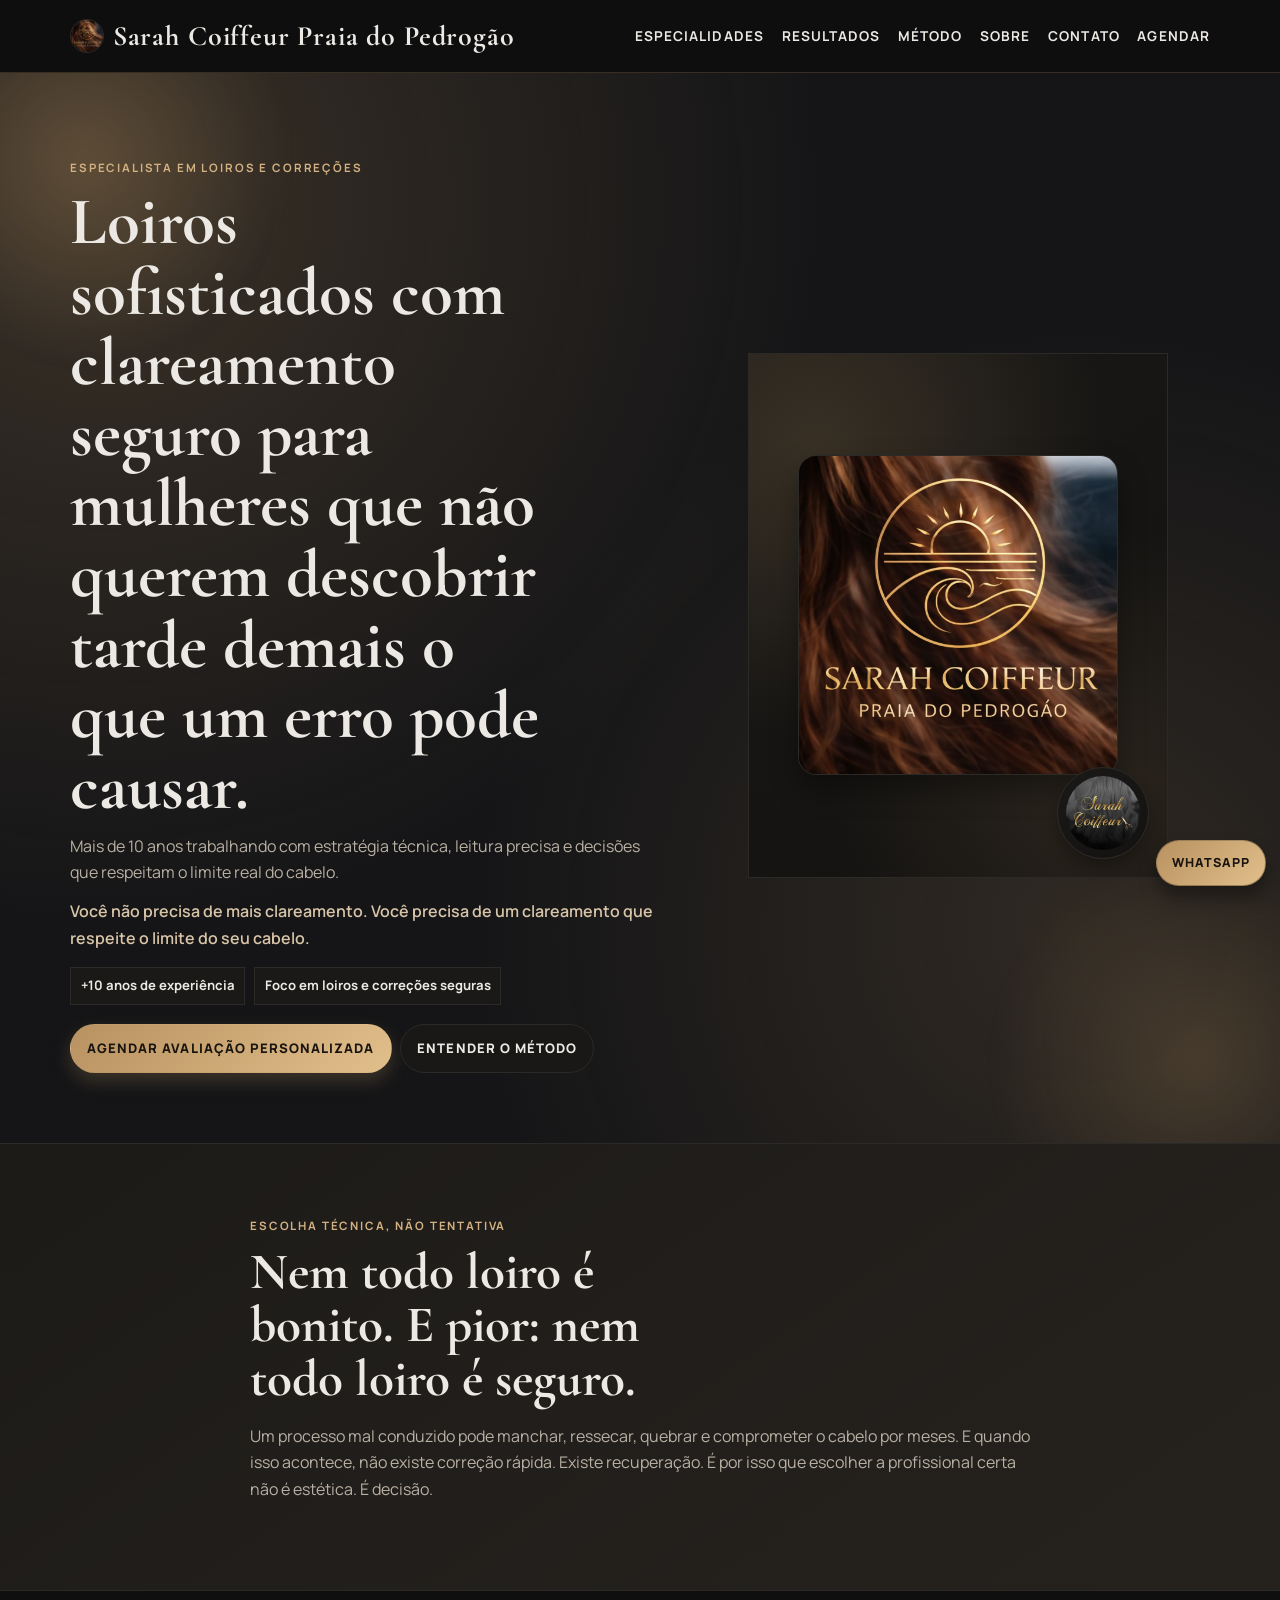
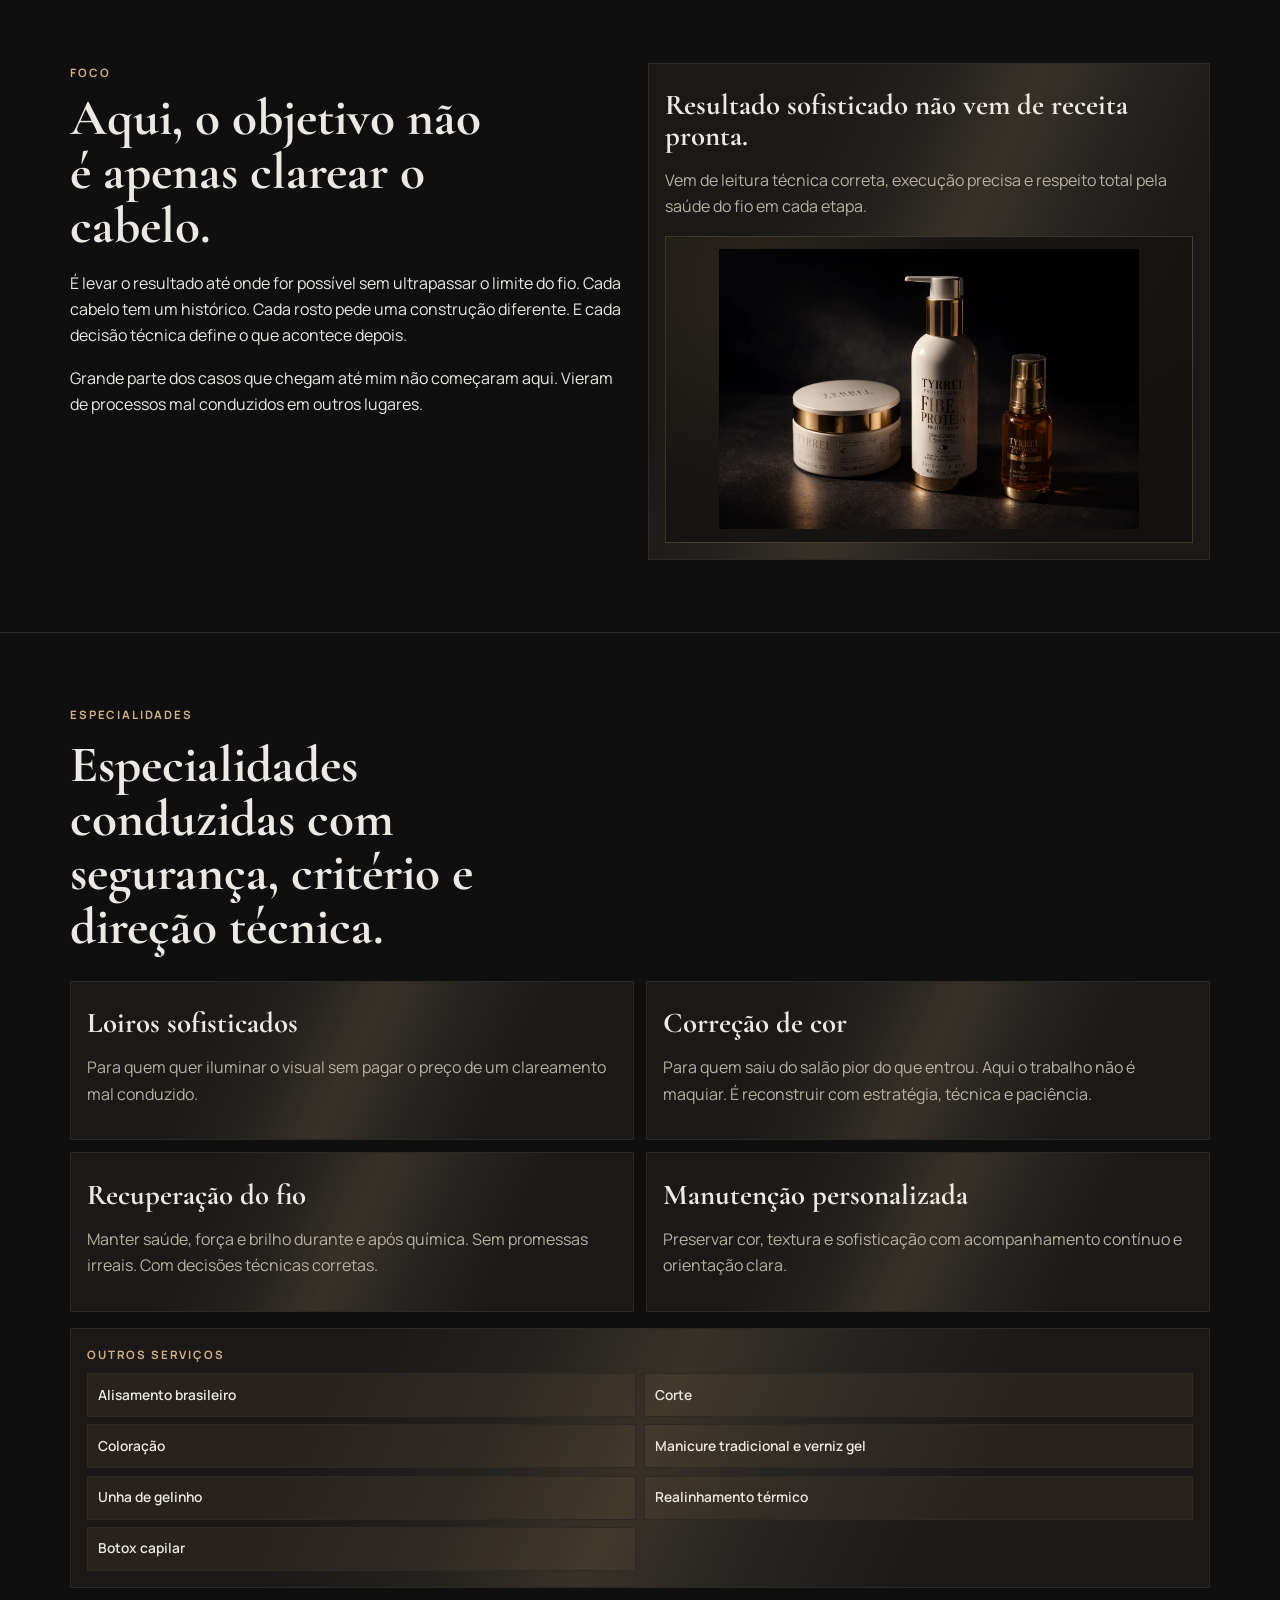
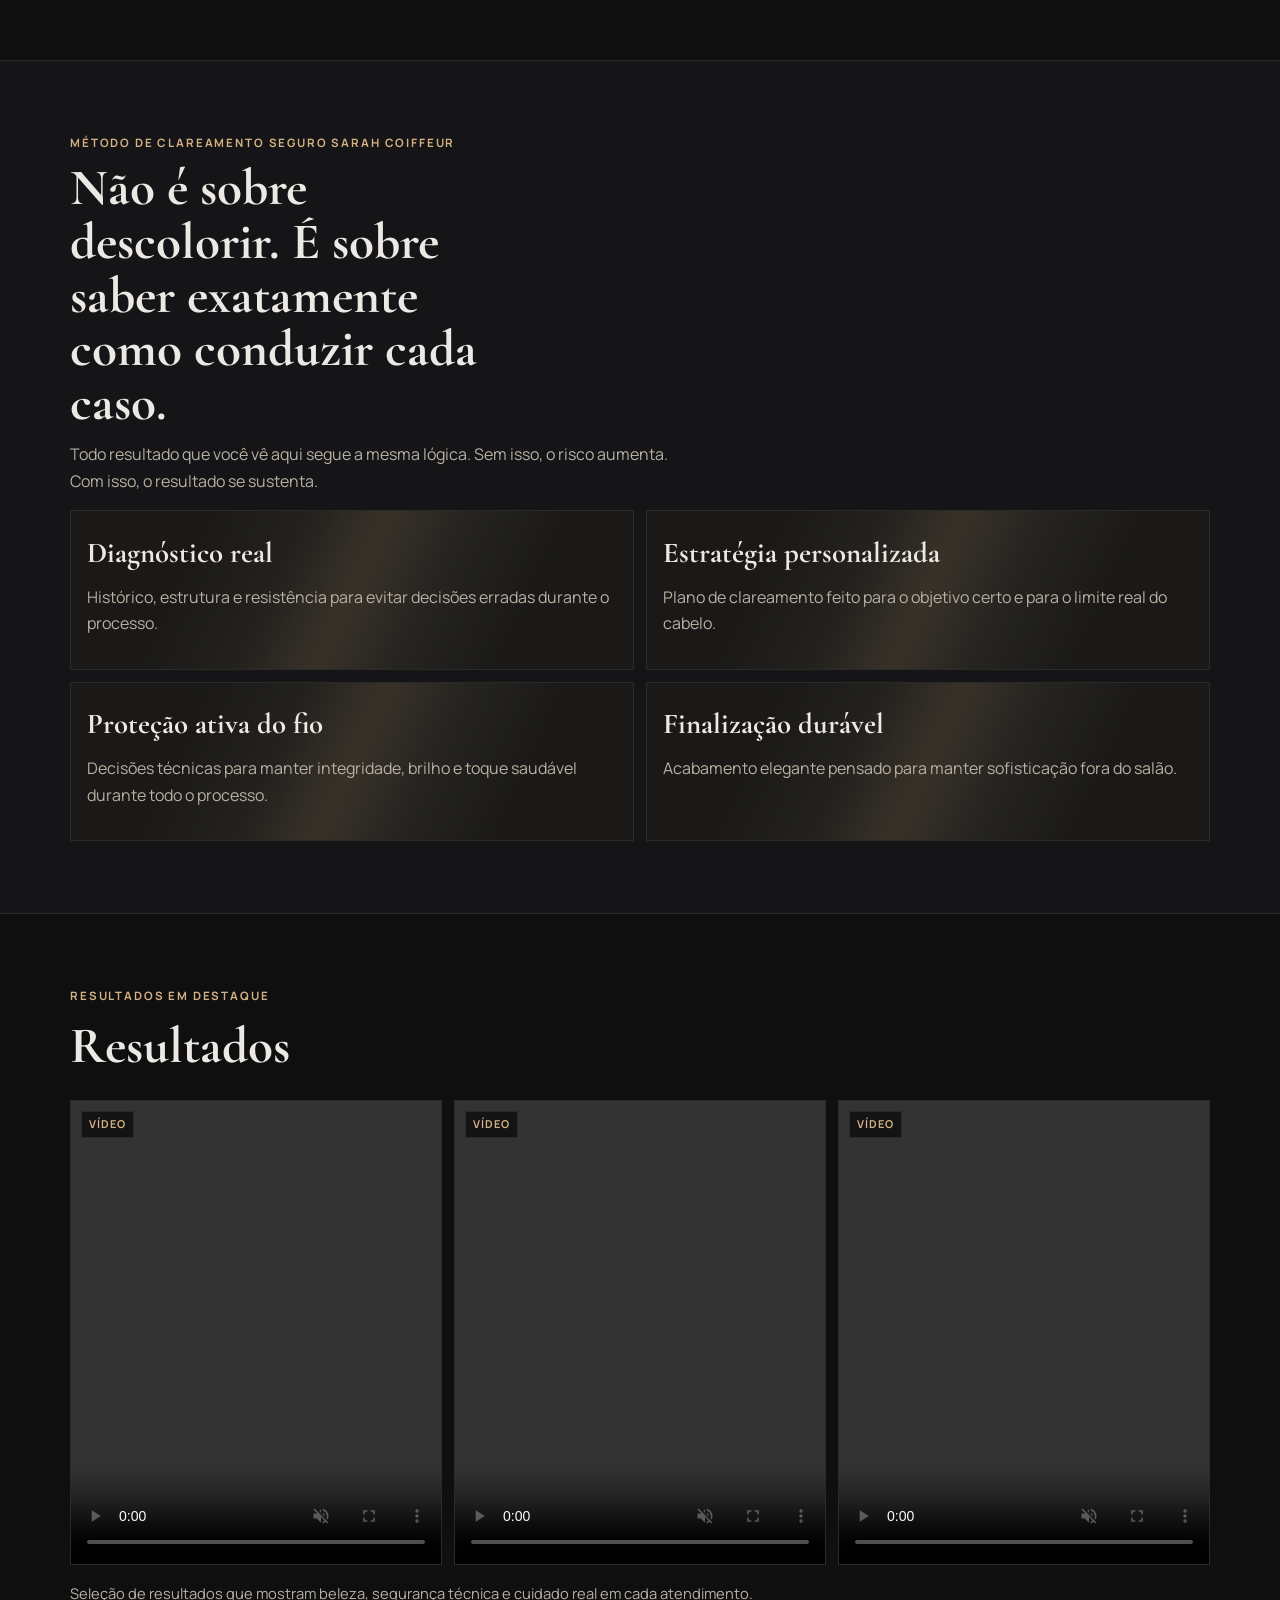
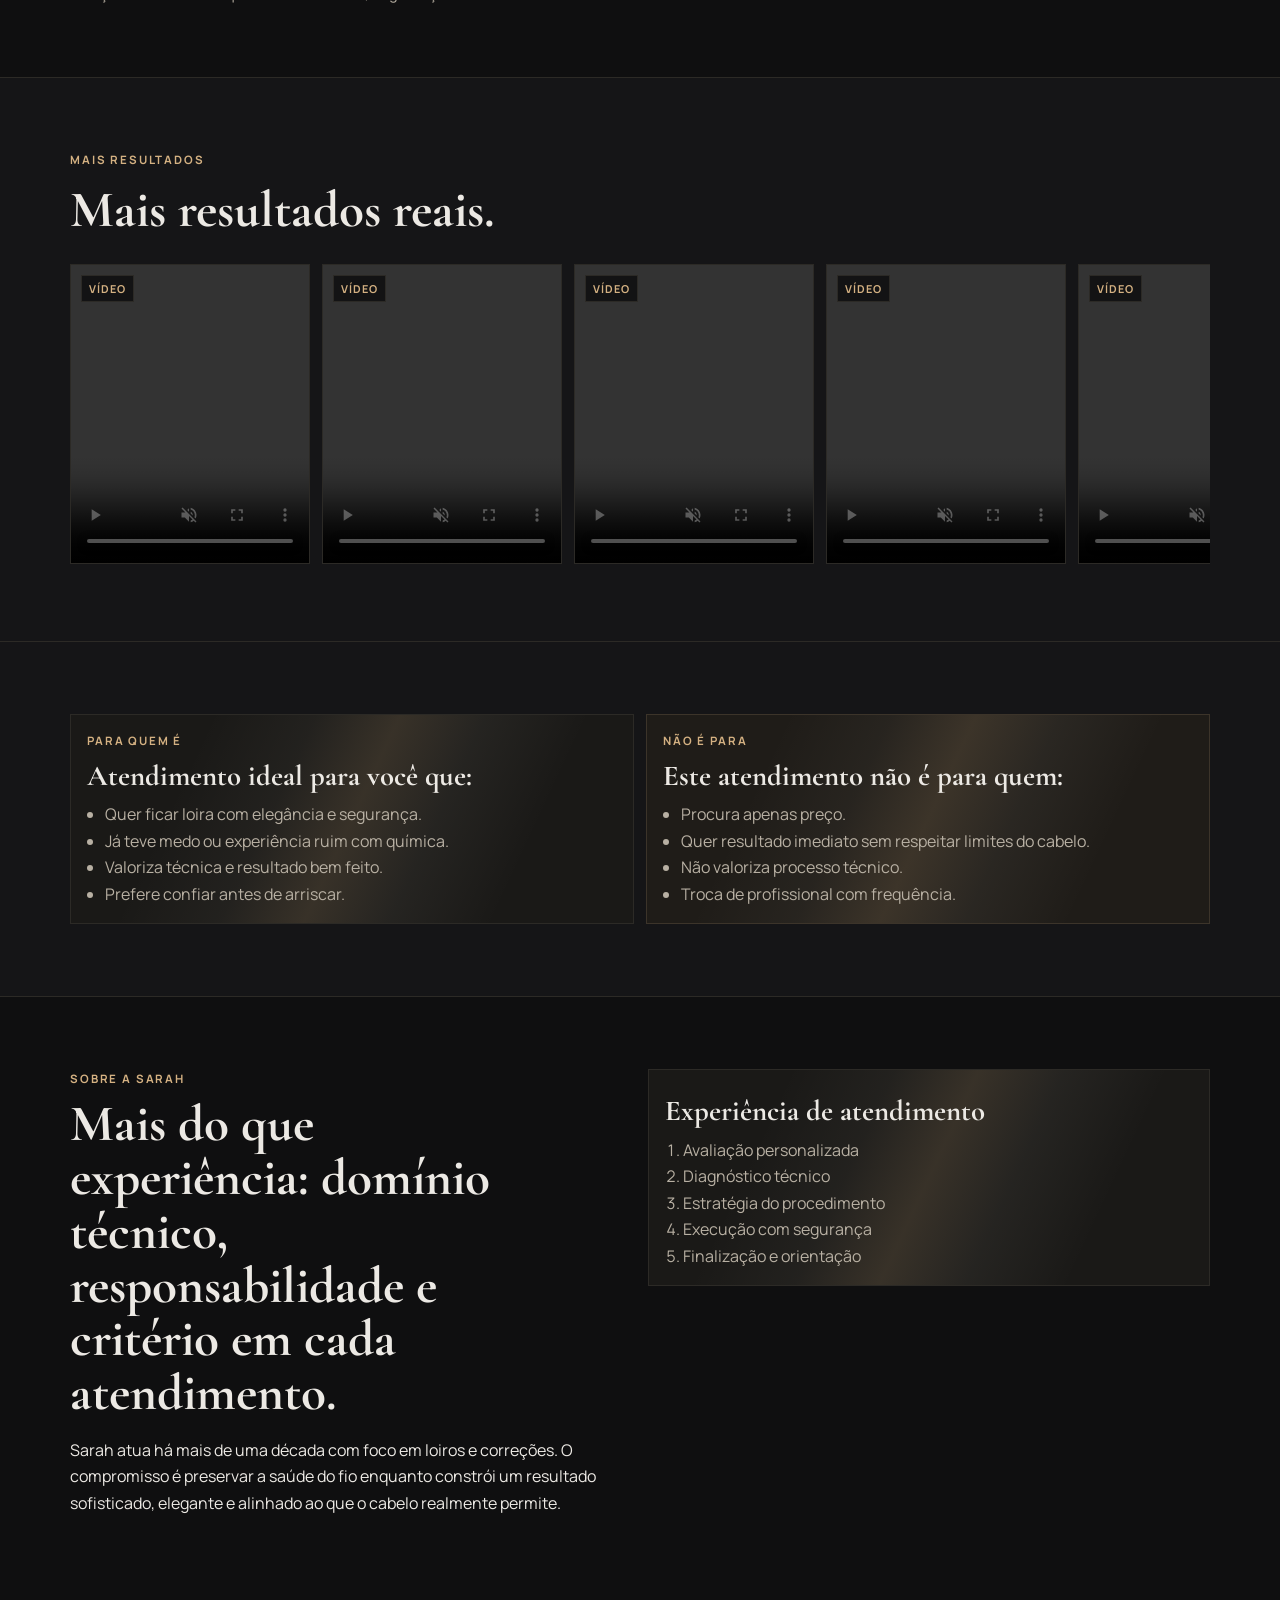
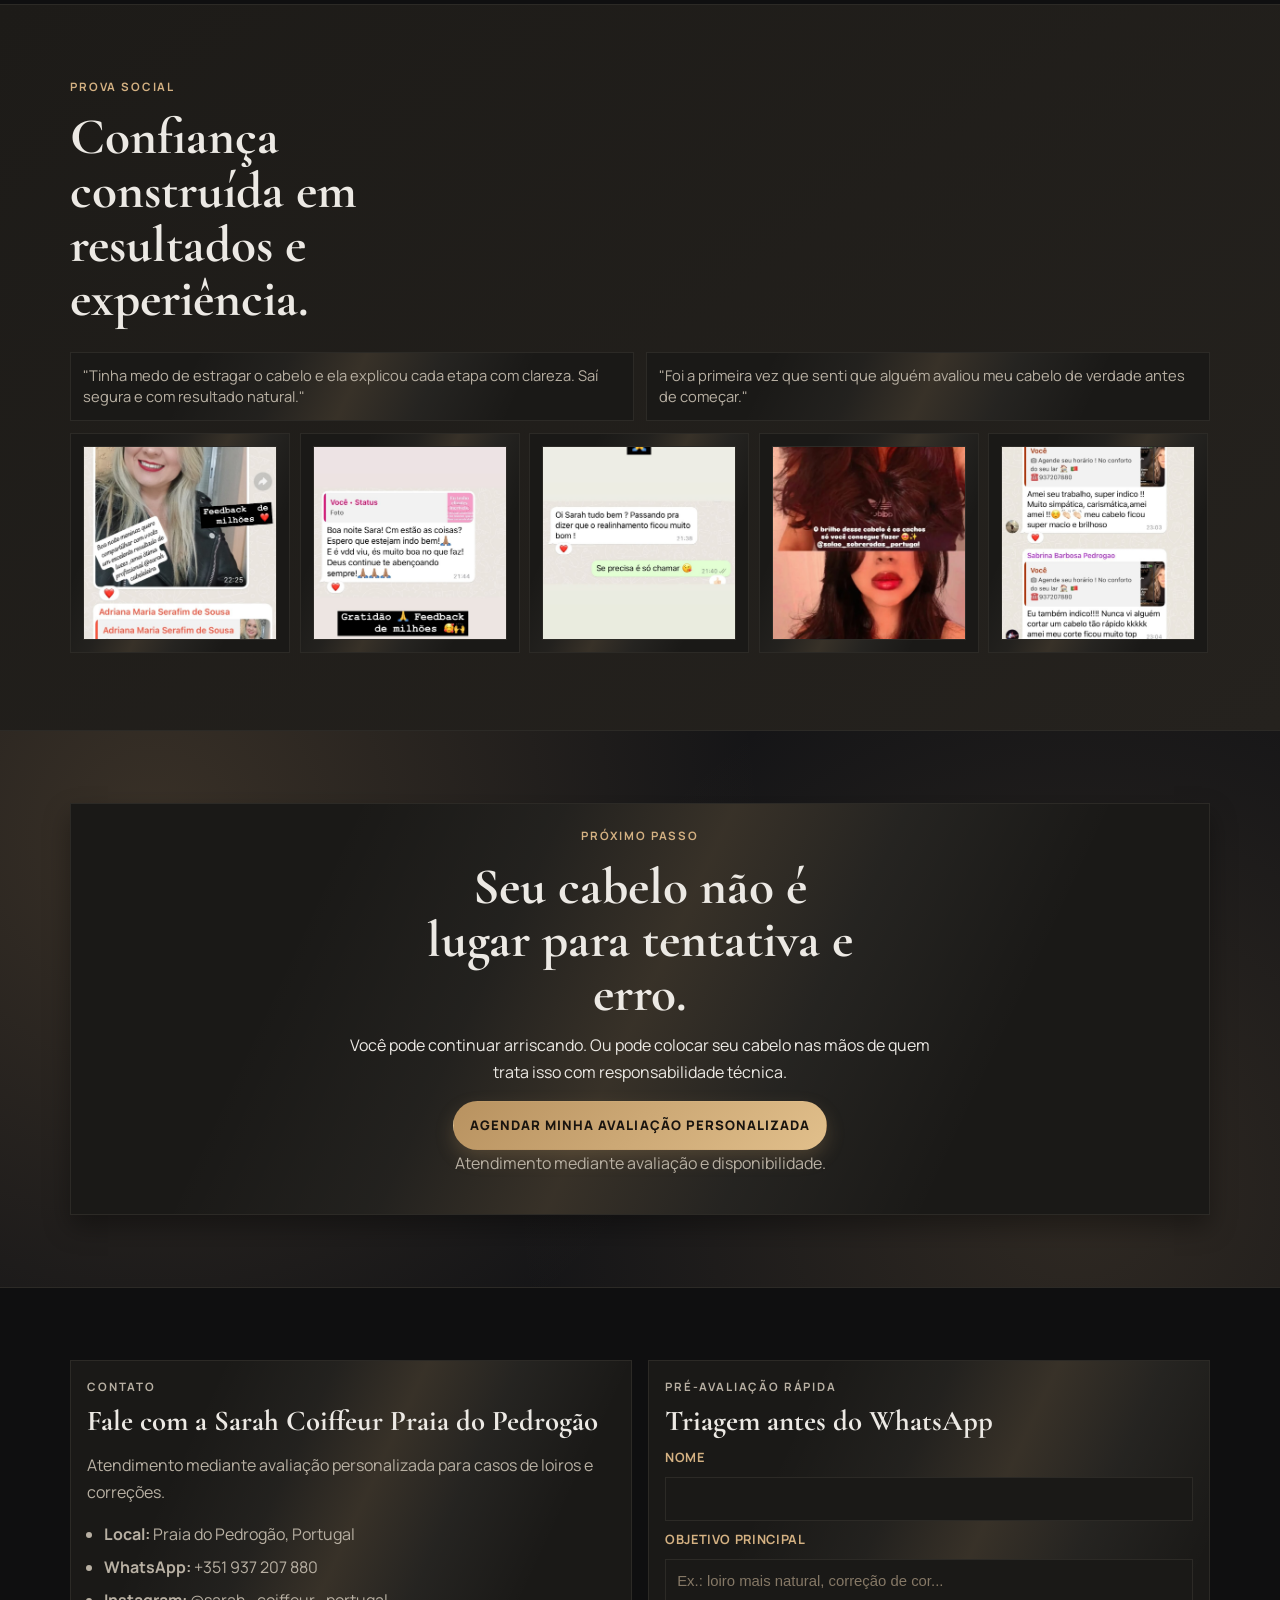
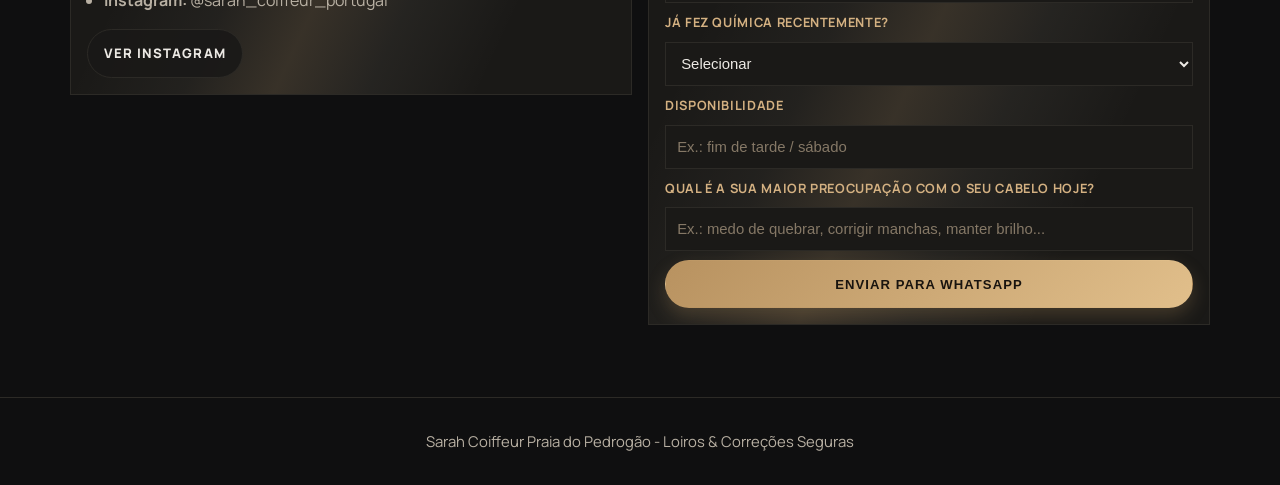
==== index.html @ 78ba6e5c "Base site structure and static assets" ====
﻿<!doctype html>
<html lang="pt-BR">
  <head>
    <meta charset="UTF-8" />
    <meta name="viewport" content="width=device-width, initial-scale=1.0" />
    <title>Sarah Coiffeur Praia do Pedrogão | Loiros Sofisticados e Correções Seguras</title>
    <meta
      name="description"
      content="Sarah Coiffeur Praia do Pedrogão: especialista em loiros sofisticados e correções seguras. Agende uma avaliação personalizada."
    />
    <meta
      name="keywords"
      content="Sarah Coiffeur Praia do Pedrogão, loiros sofisticados, correção de cor, especialista em loiros Portugal"
    />
    <meta name="theme-color" content="#0f0f10" />
    <meta name="apple-mobile-web-app-capable" content="yes" />
    <meta name="apple-mobile-web-app-status-bar-style" content="black-translucent" />
    <meta name="apple-mobile-web-app-title" content="Sarah Coiffeur" />
    <link rel="preconnect" href="https://fonts.googleapis.com" />
    <link rel="preconnect" href="https://fonts.gstatic.com" crossorigin />
    <link
      href="https://fonts.googleapis.com/css2?family=Cormorant+Garamond:wght@500;600;700&family=Manrope:wght@400;500;600;700&display=swap"
      rel="stylesheet"
    />
    <link rel="icon" type="image/png" sizes="192x192" href="assets/icon-192.png" />
    <link rel="icon" type="image/png" sizes="512x512" href="assets/icon-512.png" />
    <link rel="apple-touch-icon" sizes="180x180" href="assets/apple-touch-icon.png" />
    <link rel="manifest" href="manifest.webmanifest" />
    <link rel="stylesheet" href="styles.css?v=20260405-6" />
  </head>
  <body>
    <header class="topbar">
      <div class="container nav">
        <a href="#topo" class="brand" aria-label="Sarah Coiffeur Praia do Pedrogão">
          <img src="assets/logo-1.webp" alt="Logo Sarah Coiffeur Portugal" />
          <span>Sarah Coiffeur Praia do Pedrogão</span>
        </a>
        <nav class="menu" aria-label="Principal">
          <a href="#especialidades">Especialidades</a>
          <a href="#resultados">Resultados</a>
          <a href="#metodo">Método</a>
          <a href="#sarah">Sobre</a>
          <a href="#contato">Contato</a>
          <a href="#agendar">Agendar</a>
        </nav>
      </div>
    </header>

    <main id="topo">
      <section class="hero">
        <div class="halo halo-left"></div>
        <div class="halo halo-right"></div>
        <div class="container hero-grid">
          <article>
            <p class="kicker">Especialista em Loiros e Correções</p>
            <h1>Loiros sofisticados com clareamento seguro para mulheres que não querem descobrir tarde demais o que um erro pode causar.</h1>
            <p class="lead">
              Mais de 10 anos trabalhando com estratégia técnica, leitura precisa e decisões que respeitam o limite
              real do cabelo.
            </p>
            <p class="big-idea">
              Você não precisa de mais clareamento. Você precisa de um clareamento que respeite o limite do seu cabelo.
            </p>
            <ul class="proof-inline">
              <li>+10 anos de experiência</li>
              <li>Foco em loiros e correções seguras</li>
            </ul>
            <div class="actions">
              <a class="btn btn-primary" href="#agendar">Agendar avaliação personalizada</a>
              <a class="btn btn-ghost" href="#metodo">Entender o método</a>
            </div>
          </article>
          <aside class="hero-visual" aria-label="Autoridade profissional da especialista">
            <div class="brand-visual">
              <img src="assets/logo-1.webp" alt="Identidade visual Sarah Coiffeur Portugal" />
              <div class="brand-badge">
                <img src="assets/logo-2.webp" alt="Monograma Sarah Coiffeur" />
              </div>
            </div>
          </aside>
        </div>
      </section>

      <section id="problema" class="section section-contrast">
        <div class="container narrow">
          <p class="eyebrow">Escolha técnica, não tentativa</p>
          <h2>Nem todo loiro é bonito. E pior: nem todo loiro é seguro.</h2>
          <p>
            Um processo mal conduzido pode manchar, ressecar, quebrar e comprometer o cabelo por meses. E quando isso
            acontece, não existe correção rápida. Existe recuperação. É por isso que escolher a profissional certa não
            é estética. É decisão.
          </p>
        </div>
      </section>

      <section class="section">
        <div class="container split">
          <article>
            <p class="eyebrow">Foco</p>
            <h2>Aqui, o objetivo não é apenas clarear o cabelo.</h2>
            <p>
              É levar o resultado até onde for possível sem ultrapassar o limite do fio. Cada cabelo tem um histórico.
              Cada rosto pede uma construção diferente. E cada decisão técnica define o que acontece depois.
            </p>
            <p>
              Grande parte dos casos que chegam até mim não começaram aqui. Vieram de processos mal conduzidos em
              outros lugares.
            </p>
          </article>
          <article class="card">
            <h3>Resultado sofisticado não vem de receita pronta.</h3>
            <p>
              Vem de leitura técnica correta, execução precisa e respeito total pela saúde do fio em cada etapa.
            </p>
            <figure class="product-figure">
              <img src="assets/products/produto.webp" alt="Produto premium Sarah Coiffeur" loading="lazy" />
            </figure>
          </article>
        </div>
      </section>

      <section id="especialidades" class="section">
        <div class="container">
          <div class="section-head">
            <p class="eyebrow">Especialidades</p>
            <h2>Especialidades conduzidas com segurança, critério e direção técnica.</h2>
          </div>
          <div class="pillars">
            <article class="pillar">
              <h3>Loiros sofisticados</h3>
              <p>
                Para quem quer iluminar o visual sem pagar o preço de um clareamento mal conduzido.
              </p>
            </article>
            <article class="pillar">
              <h3>Correção de cor</h3>
              <p>
                Para quem saiu do salão pior do que entrou. Aqui o trabalho não é maquiar. É reconstruir com
                estratégia, técnica e paciência.
              </p>
            </article>
            <article class="pillar">
              <h3>Recuperação do fio</h3>
              <p>Manter saúde, força e brilho durante e após química. Sem promessas irreais. Com decisões técnicas corretas.</p>
            </article>
            <article class="pillar">
              <h3>Manutenção personalizada</h3>
              <p>Preservar cor, textura e sofisticação com acompanhamento contínuo e orientação clara.</p>
            </article>
          </div>
          <div class="extra-services">
            <p class="eyebrow">Outros serviços</p>
            <ul class="service-list">
              <li><a class="service-btn" href="servicos/alisamento-brasileiro.html">Alisamento brasileiro</a></li>
              <li><a class="service-btn" href="servicos/corte.html">Corte</a></li>
              <li><a class="service-btn" href="servicos/coloracao.html">Coloração</a></li>
              <li><a class="service-btn" href="servicos/manicure-verniz-gel.html">Manicure tradicional e verniz gel</a></li>
              <li><a class="service-btn" href="servicos/unha-de-gelinho.html">Unha de gelinho</a></li>
              <li><a class="service-btn" href="servicos/realinhamento-termico.html">Realinhamento térmico</a></li>
              <li><a class="service-btn" href="servicos/botox-capilar.html">Botox capilar</a></li>
            </ul>
          </div>
        </div>
      </section>

      <section id="metodo" class="section section-soft">
        <div class="container">
          <p class="eyebrow">Método de Clareamento Seguro Sarah Coiffeur</p>
          <h2>Não é sobre descolorir. É sobre saber exatamente como conduzir cada caso.</h2>
          <p class="lead method-lead">
            Todo resultado que você vê aqui segue a mesma lógica. Sem isso, o risco aumenta. Com isso, o resultado se
            sustenta.
          </p>
          <div class="pillars">
            <article class="pillar">
              <h3>Diagnóstico real</h3>
              <p>Histórico, estrutura e resistência para evitar decisões erradas durante o processo.</p>
            </article>
            <article class="pillar">
              <h3>Estratégia personalizada</h3>
              <p>Plano de clareamento feito para o objetivo certo e para o limite real do cabelo.</p>
            </article>
            <article class="pillar">
              <h3>Proteção ativa do fio</h3>
              <p>Decisões técnicas para manter integridade, brilho e toque saudável durante todo o processo.</p>
            </article>
            <article class="pillar">
              <h3>Finalização durável</h3>
              <p>Acabamento elegante pensado para manter sofisticação fora do salão.</p>
            </article>
          </div>
        </div>
      </section>

      <section id="resultados" class="section">
        <div class="container">
          <div class="section-head">
            <p class="eyebrow">Resultados em destaque</p>
            <h2>Resultados</h2>
          </div>
          <div id="proof-quick" class="media-grid media-grid-quick"></div>
          <p class="caption">Seleção de resultados que mostram beleza, segurança técnica e cuidado real em cada atendimento.</p>
        </div>
      </section>

      <section class="section section-soft">
        <div class="container">
          <div class="section-head">
            <p class="eyebrow">Mais resultados</p>
            <h2>Mais resultados reais.</h2>
          </div>
          <div id="results-archive" class="media-grid media-grid-archive"></div>
        </div>
      </section>

      <section class="section section-soft">
        <div class="container audience-grid">
          <article class="audience-box">
            <p class="eyebrow">Para quem é</p>
            <h3>Atendimento ideal para você que:</h3>
            <ul>
              <li>Quer ficar loira com elegância e segurança.</li>
              <li>Já teve medo ou experiência ruim com química.</li>
              <li>Valoriza técnica e resultado bem feito.</li>
              <li>Prefere confiar antes de arriscar.</li>
            </ul>
          </article>
          <article class="audience-box audience-box-off">
            <p class="eyebrow">Não é para</p>
            <h3>Este atendimento não é para quem:</h3>
            <ul>
              <li>Procura apenas preço.</li>
              <li>Quer resultado imediato sem respeitar limites do cabelo.</li>
              <li>Não valoriza processo técnico.</li>
              <li>Troca de profissional com frequência.</li>
            </ul>
          </article>
        </div>
      </section>

      <section id="sarah" class="section">
        <div class="container split">
          <article>
            <p class="eyebrow">Sobre a Sarah</p>
            <h2>Mais do que experiência: domínio técnico, responsabilidade e critério em cada atendimento.</h2>
            <p>
              Sarah atua há mais de uma década com foco em loiros e correções. O compromisso é preservar a saúde do
              fio enquanto constrói um resultado sofisticado, elegante e alinhado ao que o cabelo realmente permite.
            </p>
          </article>
          <article class="timeline">
            <h3>Experiência de atendimento</h3>
            <ol>
              <li>Avaliação personalizada</li>
              <li>Diagnóstico técnico</li>
              <li>Estratégia do procedimento</li>
              <li>Execução com segurança</li>
              <li>Finalização e orientação</li>
            </ol>
          </article>
        </div>
      </section>

      <section class="section section-contrast">
        <div class="container">
          <div class="section-head">
            <p class="eyebrow">Prova social</p>
            <h2>Confiança construída em resultados e experiência.</h2>
          </div>
          <div class="testimonials">
            <blockquote>
              <p>"Tinha medo de estragar o cabelo e ela explicou cada etapa com clareza. Saí segura e com resultado natural."</p>
            </blockquote>
            <blockquote>
              <p>"Foi a primeira vez que senti que alguém avaliou meu cabelo de verdade antes de começar."</p>
            </blockquote>
          </div>
          <div class="testimonial-gallery">
            <figure class="testimonial-proof" data-testimonial-image="assets/media/images/feedback-cliente-01.jpg" data-testimonial-alt="Depoimento" tabindex="0" role="button" aria-label="Abrir depoimento">
              <img src="assets/media/images/feedback-cliente-01.jpg" alt="Depoimento" loading="lazy" />
            </figure>
            <figure class="testimonial-proof" data-testimonial-image="assets/media/images/feedback-cliente-02.jpg" data-testimonial-alt="Depoimento" tabindex="0" role="button" aria-label="Abrir depoimento">
              <img src="assets/media/images/feedback-cliente-02.jpg" alt="Depoimento" loading="lazy" />
            </figure>
            <figure class="testimonial-proof" data-testimonial-image="assets/media/images/feedback-cliente-03.jpg" data-testimonial-alt="Depoimento" tabindex="0" role="button" aria-label="Abrir depoimento">
              <img src="assets/media/images/feedback-cliente-03.jpg" alt="Depoimento" loading="lazy" />
            </figure>
            <figure class="testimonial-proof" data-testimonial-image="assets/media/images/feedback-cliente-04.jpg" data-testimonial-alt="Depoimento" tabindex="0" role="button" aria-label="Abrir depoimento">
              <img src="assets/media/images/feedback-cliente-04.jpg" alt="Depoimento" loading="lazy" />
            </figure>
            <figure class="testimonial-proof" data-testimonial-image="assets/media/images/feedback-cliente-05.jpg" data-testimonial-alt="Depoimento" tabindex="0" role="button" aria-label="Abrir depoimento">
              <img src="assets/media/images/feedback-cliente-05.jpg" alt="Depoimento" loading="lazy" />
            </figure>
            <figure class="testimonial-proof" data-testimonial-video="assets/media/videos/loiro-p-rola-06.mp4" data-testimonial-alt="Depoimento" tabindex="0" role="button" aria-label="Abrir depoimento em video">
              <video src="assets/media/videos/loiro-p-rola-06.mp4" muted playsinline preload="metadata"></video>
            </figure>
          </div>
        </div>
      </section>

      <section id="agendar" class="section cta-section">
        <div class="container cta-box">
          <p class="eyebrow">Próximo passo</p>
          <h2>Seu cabelo não é lugar para tentativa e erro.</h2>
          <p>
            Você pode continuar arriscando. Ou pode colocar seu cabelo nas mãos de quem trata isso com responsabilidade
            técnica.
          </p>
          <a class="btn btn-primary" href="https://wa.me/351937207880?text=Ol%C3%A1%2C+quero+agendar+minha+avalia%C3%A7%C3%A3o+personalizada+com+a+Sarah+Coiffeur." target="_blank" rel="noopener">
            Agendar minha avaliação personalizada
          </a>
          <p class="cta-note">Atendimento mediante avaliação e disponibilidade.</p>
        </div>
      </section>

      <section id="contato" class="section">
        <div class="container split">
          <article class="card">
            <p class="eyebrow">Contato</p>
            <h3>Fale com a Sarah Coiffeur Praia do Pedrogão</h3>
            <p>Atendimento mediante avaliação personalizada para casos de loiros e correções.</p>
            <ul class="contact-list">
              <li><strong>Local:</strong> Praia do Pedrogão, Portugal</li>
              <li><strong>WhatsApp:</strong> +351 937 207 880</li>
              <li><strong>Instagram:</strong> @sarah_coiffeur_portugal</li>
            </ul>
            <a class="btn btn-ghost" href="https://www.instagram.com/sarah_coiffeur_portugal/" target="_blank" rel="noopener">Ver Instagram</a>
          </article>
          <article class="card">
            <p class="eyebrow">Pré-avaliação rápida</p>
            <h3>Triagem antes do WhatsApp</h3>
            <form id="triage-form" class="triage-form">
              <label for="nome">Nome</label>
              <input id="nome" name="nome" type="text" required />

              <label for="objetivo">Objetivo principal</label>
              <input id="objetivo" name="objetivo" type="text" placeholder="Ex.: loiro mais natural, correção de cor..." required />

              <label for="historico">Já fez química recentemente?</label>
              <select id="historico" name="historico" required>
                <option value="">Selecionar</option>
                <option value="Sim">Sim</option>
                <option value="Não">Não</option>
                <option value="Não sei informar">Não sei informar</option>
              </select>

              <label for="disponibilidade">Disponibilidade</label>
              <input id="disponibilidade" name="disponibilidade" type="text" placeholder="Ex.: fim de tarde / sábado" required />

              <label for="preocupacao">Qual é a sua maior preocupação com o seu cabelo hoje?</label>
              <input id="preocupacao" name="preocupacao" type="text" placeholder="Ex.: medo de quebrar, corrigir manchas, manter brilho..." required />

              <button type="submit" class="btn btn-primary">Enviar para WhatsApp</button>
            </form>
          </article>
        </div>
      </section>

    </main>

    <footer class="footer">
      <div class="container">
        <p>Sarah Coiffeur Praia do Pedrogão - Loiros & Correções Seguras</p>
      </div>
    </footer>
    <div id="media-modal" class="media-modal" aria-hidden="true">
      <div class="media-modal-box">
        <button id="close-media-modal" class="media-modal-close" type="button" aria-label="Fechar">x</button>
        <div class="media-modal-content">
          <div id="media-modal-viewer" class="media-modal-viewer"></div>
          <div class="media-modal-details">
            <p id="media-modal-tag" class="media-modal-tag"></p>
            <p id="media-modal-caption" class="media-modal-caption"></p>
          </div>
        </div>
      </div>
    </div>
    <a class="floating-cta" href="https://wa.me/351937207880?text=Ol%C3%A1%2C+vim+pelo+site+e+quero+agendar+uma+avalia%C3%A7%C3%A3o+personalizada." target="_blank" rel="noopener">WhatsApp</a>
    <script src="scripts.js?v=20260405-7"></script>
  </body>
</html>
---- styles.css ----
﻿:root {
  --bg: #0f0f10;
  --bg-soft: #151517;
  --ink: #ece9e4;
  --muted: #b8b0a3;
  --line: #2c2a26;
  --gold: #b89260;
  --gold-strong: #d4b182;
  --white: #1a1917;
}

* {
  box-sizing: border-box;
}

html,
body {
  margin: 0;
  padding: 0;
  background: var(--bg);
  color: var(--ink);
  font-family: Manrope, Arial, sans-serif;
}

body {
  line-height: 1.65;
}

@keyframes luxuryGlowSweep {
  0% {
    transform: translateX(-140%) translateY(-8%) rotate(14deg);
    opacity: 0;
  }
  12% {
    opacity: 0.18;
  }
  50% {
    opacity: 0.24;
  }
  88% {
    opacity: 0.12;
  }
  100% {
    transform: translateX(160%) translateY(8%) rotate(14deg);
    opacity: 0;
  }
}

@keyframes ambientGoldPulse {
  0%,
  100% {
    box-shadow: 0 0 0 rgba(184, 146, 96, 0), 0 16px 28px rgba(0, 0, 0, 0.14);
  }
  50% {
    box-shadow: 0 0 32px rgba(184, 146, 96, 0.08), 0 18px 34px rgba(0, 0, 0, 0.2);
  }
}


.container {
  width: min(1140px, 92vw);
  margin: 0 auto;
}

.narrow {
  width: min(780px, 92vw);
}

.topbar {
  position: sticky;
  top: 0;
  z-index: 50;
  backdrop-filter: blur(10px);
  background: rgba(15, 15, 16, 0.9);
  border-bottom: 1px solid rgba(184, 146, 96, 0.24);
}

.nav {
  min-height: 72px;
  display: flex;
  align-items: center;
  justify-content: space-between;
}

.brand {
  text-decoration: none;
  color: var(--ink);
  font-family: 'Cormorant Garamond', serif;
  font-size: 1.75rem;
  font-weight: 700;
  letter-spacing: 0.03em;
  display: inline-flex;
  align-items: center;
  gap: 0.55rem;
}

.brand img {
  width: 34px;
  height: 34px;
  border-radius: 50%;
  object-fit: cover;
  border: 1px solid var(--line);
  background: #1a1917;
}

.menu {
  display: flex;
  gap: 1.1rem;
}

.menu a {
  text-decoration: none;
  color: var(--ink);
  font-size: 0.85rem;
  letter-spacing: 0.08em;
  text-transform: uppercase;
  font-weight: 700;
}

.hero {
  position: relative;
  overflow: hidden;
  border-bottom: 1px solid var(--line);
  background:
    radial-gradient(circle at 8% 12%, rgba(184, 146, 96, 0.22), transparent 48%),
    radial-gradient(circle at 84% 80%, rgba(184, 146, 96, 0.16), transparent 44%),
    var(--bg-soft);
}

.halo {
  position: absolute;
  width: min(36vw, 420px);
  aspect-ratio: 1;
  border-radius: 50%;
  filter: blur(8px);
  pointer-events: none;
}

.halo-left {
  left: -10vw;
  top: -10vw;
  background: radial-gradient(circle, rgba(184, 146, 96, 0.3), transparent 70%);
}

.halo-right {
  right: -10vw;
  bottom: -10vw;
  background: radial-gradient(circle, rgba(184, 146, 96, 0.22), transparent 70%);
}

.hero-grid {
  position: relative;
  padding: 5.3rem 0 4.4rem;
  display: grid;
  grid-template-columns: 1.1fr 0.9fr;
  gap: 1.2rem;
  align-items: center;
}

.kicker,
.eyebrow {
  margin: 0;
  text-transform: uppercase;
  letter-spacing: 0.16em;
  font-size: 0.72rem;
  color: var(--gold-strong);
  font-weight: 700;
}

h1,
h2,
h3 {
  font-family: 'Cormorant Garamond', serif;
  line-height: 1.05;
  margin: 0.65rem 0 0.65rem;
}

h1 {
  font-size: clamp(2.2rem, 5.6vw, 4.2rem);
  max-width: 15ch;
}

h2 {
  font-size: clamp(2rem, 4.2vw, 3.2rem);
  max-width: 18ch;
}

h3 {
  font-size: 1.8rem;
}

.lead {
  max-width: 60ch;
  color: var(--muted);
  margin: 0;
}

.big-idea {
  margin: 0.8rem 0 0;
  max-width: 62ch;
  color: #d8c5a8;
  font-weight: 600;
}

.method-lead {
  margin-top: 0.2rem;
}

.signature-line {
  margin: 0.85rem 0 0;
  font-size: 0.9rem;
  letter-spacing: 0.08em;
  text-transform: uppercase;
  color: var(--gold-strong);
  font-weight: 700;
}

.proof-inline {
  margin: 1rem 0 0;
  padding: 0;
  list-style: none;
  display: flex;
  flex-wrap: wrap;
  gap: 0.55rem;
}

.proof-inline li {
  border: 1px solid var(--line);
  background: var(--white);
  padding: 0.45rem 0.6rem;
  font-size: 0.82rem;
  font-weight: 700;
}

.actions {
  margin-top: 1.2rem;
  display: flex;
  gap: 0.55rem;
  flex-wrap: wrap;
}

.btn {
  text-decoration: none;
  display: inline-flex;
  align-items: center;
  justify-content: center;
  min-height: 48px;
  padding: 0.78rem 1rem;
  border-radius: 999px;
  font-size: 0.82rem;
  letter-spacing: 0.08em;
  text-transform: uppercase;
  font-weight: 800;
  border: 1px solid transparent;
}

.btn-primary {
  background: linear-gradient(135deg, var(--gold) 0%, #e1bf8b 100%);
  color: #19140f;
  box-shadow: 0 8px 18px rgba(184, 146, 96, 0.25);
}

.btn-ghost {
  color: var(--ink);
  border-color: var(--line);
  background: rgba(26, 25, 23, 0.88);
}

.hero-visual {
  display: grid;
  place-items: center;
}

.brand-visual {
  width: min(420px, 100%);
  aspect-ratio: 4 / 5;
  border: 1px solid var(--line);
  background:
    radial-gradient(circle at 16% 18%, rgba(184, 146, 96, 0.2), transparent 52%),
    radial-gradient(circle at 84% 84%, rgba(184, 146, 96, 0.14), transparent 48%),
    linear-gradient(145deg, rgba(26, 25, 23, 0.98), rgba(18, 17, 16, 0.98));
  display: grid;
  place-items: center;
  padding: 1.2rem;
  position: relative;
}

.brand-visual > img {
  width: 100%;
  max-width: 320px;
  aspect-ratio: 1 / 1;
  object-fit: cover;
  border-radius: 18px;
  border: 1px solid var(--line);
  box-shadow: 0 14px 28px rgba(0, 0, 0, 0.35);
}

.brand-badge {
  position: absolute;
  right: 18px;
  bottom: 18px;
  width: 92px;
  height: 92px;
  border-radius: 50%;
  border: 1px solid var(--line);
  background: linear-gradient(145deg, rgba(26, 25, 23, 0.98), rgba(19, 18, 17, 0.98));
  display: grid;
  place-items: center;
  box-shadow: 0 8px 14px rgba(0, 0, 0, 0.3);
}

.brand-badge img {
  width: 74px;
  height: 74px;
  border-radius: 50%;
  object-fit: cover;
}

.section {
  padding: 4.5rem 0;
  border-bottom: 1px solid var(--line);
}

.section-soft {
  background: var(--bg-soft);
}

.section-contrast {
  background: linear-gradient(145deg, #1d1b18, #25221e);
  color: var(--ink);
}

.section-contrast .eyebrow,
.section-contrast .caption {
  color: var(--gold-strong);
}

.section-contrast p {
  color: var(--muted);
}

.split {
  display: grid;
  grid-template-columns: 1fr 1fr;
  gap: 1rem;
  align-items: start;
}

.card,
.timeline,
.audience-box,
.pillar,
.before-after,
blockquote,
.cta-box {
  border: 1px solid var(--line);
  background: var(--white);
  position: relative;
  overflow: hidden;
  isolation: isolate;
  animation: ambientGoldPulse 8s ease-in-out infinite;
}

.card::before,
.timeline::before,
.audience-box::before,
.pillar::before,
blockquote::before,
.cta-box::before,
.media-card::before,
.testimonial-proof::before,
.extra-services::before,
.service-content::before {
  content: '';
  position: absolute;
  inset: -30%;
  background: linear-gradient(
    115deg,
    transparent 0%,
    transparent 32%,
    rgba(255, 239, 214, 0.04) 42%,
    rgba(212, 177, 130, 0.16) 50%,
    rgba(255, 244, 224, 0.05) 58%,
    transparent 68%,
    transparent 100%
  );
  pointer-events: none;
  z-index: 0;
  animation: luxuryGlowSweep 10s ease-in-out infinite;
}

.timeline > *,
.card > *,
.audience-box > *,
.pillar > *,
blockquote > *,
.cta-box > *,
.media-card > *,
.testimonial-proof > *,
.extra-services > *,
.service-content > * {
  position: relative;
  z-index: 1;
}

.card,
.timeline,
.audience-box,
.pillar,
blockquote {
  padding: 1rem;
}

.card p,
.timeline li,
.pillar p,
.audience-box li,
blockquote p,
.caption,
.cta-note {
  color: var(--muted);
}

.product-figure {
  margin: 1rem 0 0;
  border: 1px solid rgba(212, 177, 130, 0.22);
  background:
    radial-gradient(circle at 18% 18%, rgba(184, 146, 96, 0.12), transparent 42%),
    linear-gradient(145deg, rgba(24, 23, 21, 0.98), rgba(18, 17, 16, 0.98));
  padding: 0.8rem;
}

.product-figure img {
  width: 100%;
  max-width: 420px;
  margin: 0 auto;
  display: block;
  object-fit: contain;
}

.pillars {
  margin-top: 1rem;
  display: grid;
  grid-template-columns: repeat(2, minmax(0, 1fr));
  gap: 0.75rem;
}

.extra-services {
  margin-top: 1rem;
  border: 1px solid var(--line);
  background: var(--white);
  padding: 1rem;
  position: relative;
  overflow: hidden;
  isolation: isolate;
  animation: ambientGoldPulse 9s ease-in-out infinite;
}

.service-list {
  margin: 0.6rem 0 0;
  padding: 0;
  list-style: none;
  display: grid;
  grid-template-columns: repeat(2, minmax(0, 1fr));
  gap: 0.45rem;
}

.service-list li {
  margin: 0;
}

.service-btn {
  display: inline-flex;
  width: 100%;
  min-height: 44px;
  padding: 0.55rem 0.65rem;
  align-items: center;
  text-decoration: none;
  border: 1px solid var(--line);
  background: rgba(184, 146, 96, 0.08);
  color: var(--ink);
  font-size: 0.86rem;
  font-weight: 600;
  transition: border-color 0.2s ease, background 0.2s ease, transform 0.2s ease;
}

.service-btn:hover,
.service-btn:focus-visible {
  border-color: var(--gold);
  background: rgba(184, 146, 96, 0.18);
  transform: translateY(-1px);
  outline: none;
}

.active-service {
  border-color: var(--gold);
  background: rgba(184, 146, 96, 0.24);
}

.service-page-hero {
  padding: 3.2rem 0 2.4rem;
}

.service-page-hero .lead {
  margin-top: 0.5rem;
}

.service-content {
  border: 1px solid var(--line);
  background: var(--white);
  padding: 1rem;
  position: relative;
  overflow: hidden;
  isolation: isolate;
  animation: ambientGoldPulse 9s ease-in-out infinite;
}

.service-content ul {
  margin: 0.65rem 0 0;
  padding-left: 1.1rem;
}

.service-content li {
  margin-bottom: 0.35rem;
  color: var(--muted);
}

.service-links {
  margin-top: 1rem;
}

.service-links h3 {
  margin-bottom: 0.45rem;
}


.gallery-placeholders {
  margin-top: 1rem;
  display: grid;
  grid-template-columns: repeat(3, minmax(0, 1fr));
  gap: 0.7rem;
}

.media-grid {
  margin-top: 1rem;
  display: grid;
  grid-auto-flow: column;
  gap: 0.75rem;
  overflow-x: auto;
  overflow-y: hidden;
  scroll-snap-type: x proximity;
  overscroll-behavior-x: contain;
  padding-bottom: 0.35rem;
  -webkit-overflow-scrolling: touch;
}

.media-grid-quick {
  grid-auto-columns: minmax(260px, 30vw);
}

.media-grid-archive {
  grid-auto-columns: minmax(240px, 24vw);
}

.media-grid::-webkit-scrollbar {
  height: 10px;
}

.media-grid::-webkit-scrollbar-track {
  background: rgba(255, 255, 255, 0.04);
  border-radius: 999px;
}

.media-grid::-webkit-scrollbar-thumb {
  background: rgba(212, 177, 130, 0.45);
  border-radius: 999px;
}

.media-grid::-webkit-scrollbar-thumb:hover {
  background: rgba(212, 177, 130, 0.62);
}

.media-card {
  position: relative;
  border: 1px solid var(--line);
  background: var(--white);
  overflow: hidden;
  cursor: pointer;
  animation: ambientGoldPulse 9s ease-in-out infinite;
  scroll-snap-align: start;
}

.media-card:focus-visible {
  outline: 2px solid var(--gold-strong);
  outline-offset: 2px;
}

.media-card video,
.media-card img {
  width: 100%;
  aspect-ratio: 4 / 5;
  object-fit: cover;
  display: block;
}

.media-card video {
  pointer-events: none;
}

.media-type {
  position: absolute;
  top: 10px;
  left: 10px;
  z-index: 2;
  font-size: 0.68rem;
  letter-spacing: 0.08em;
  text-transform: uppercase;
  border: 1px solid var(--line);
  background: rgba(15, 15, 16, 0.88);
  color: var(--gold-strong);
  padding: 0.2rem 0.45rem;
  font-weight: 700;
}

.feed-filters {
  margin-top: 0.95rem;
  display: flex;
  flex-wrap: wrap;
  gap: 0.5rem;
}

.filter-btn {
  min-height: 38px;
  padding: 0.45rem 0.7rem;
  border: 1px solid var(--line);
  background: #1a1917;
  color: var(--ink);
  text-transform: uppercase;
  letter-spacing: 0.06em;
  font-size: 0.72rem;
  font-weight: 700;
  cursor: pointer;
}

.filter-btn.active {
  border-color: var(--gold);
  background: rgba(190, 152, 100, 0.2);
}

.archive-actions {
  margin-top: 0.9rem;
}

.media-modal {
  position: fixed;
  inset: 0;
  z-index: 90;
  display: none;
  align-items: center;
  justify-content: center;
  padding: 1rem;
  background: rgba(8, 8, 9, 0.8);
}

.media-modal.open {
  display: flex;
}

.media-modal-box {
  width: min(1120px, 95vw);
  border: 1px solid var(--line);
  background: #161513;
  padding: 0.8rem;
  position: relative;
  box-shadow: 0 28px 60px rgba(0, 0, 0, 0.42);
}

.media-modal-content {
  display: grid;
  grid-template-columns: minmax(0, 1.2fr) minmax(280px, 0.8fr);
  gap: 1rem;
  align-items: stretch;
}

.media-modal-viewer {
  border: 1px solid var(--line);
  background:
    radial-gradient(circle at 16% 18%, rgba(184, 146, 96, 0.12), transparent 42%),
    linear-gradient(145deg, rgba(26, 25, 23, 0.98), rgba(18, 17, 16, 0.98));
  padding: 0.75rem;
}

.media-modal-details {
  border: 1px solid var(--line);
  background:
    radial-gradient(circle at 82% 18%, rgba(184, 146, 96, 0.08), transparent 34%),
    #1b1916;
  padding: 1.15rem;
  display: flex;
  flex-direction: column;
  justify-content: center;
}

.media-modal-viewer video,
.media-modal-viewer img {
  width: 100%;
  max-height: 76vh;
  object-fit: contain;
  display: block;
}

.media-modal-group {
  display: grid;
  gap: 0.85rem;
}

.media-modal-group-item {
  border: 1px solid var(--line);
  background: rgba(255, 255, 255, 0.02);
  padding: 0.65rem;
}

.media-modal-group-item video,
.media-modal-group-item img {
  width: 100%;
  max-height: 34vh;
  object-fit: contain;
  display: block;
}

.media-modal-group-label {
  margin: 0 0 0.45rem;
  color: var(--gold-strong);
  text-transform: uppercase;
  letter-spacing: 0.1em;
  font-size: 0.7rem;
  font-weight: 800;
}

.media-modal-tag {
  margin: 0 0 0.5rem;
  color: var(--gold-strong);
  text-transform: uppercase;
  letter-spacing: 0.12em;
  font-size: 0.72rem;
  font-weight: 800;
}

.media-modal-caption {
  margin: 0;
  color: var(--ink);
  font-size: 1.25rem;
  line-height: 1.3;
  font-family: 'Cormorant Garamond', serif;
  font-weight: 600;
}

.media-modal-close {
  position: absolute;
  right: 10px;
  top: 10px;
  z-index: 5;
  width: 32px;
  height: 32px;
  border: 1px solid var(--line);
  background: rgba(26, 25, 23, 0.92);
  color: var(--ink);
  cursor: pointer;
  font-weight: 700;
}

.before-after {
  aspect-ratio: 4 / 5;
  display: grid;
  place-items: center;
  background:
    linear-gradient(135deg, rgba(195, 154, 96, 0.24), rgba(32, 26, 21, 0.96)),
    var(--white);
  font-family: 'Cormorant Garamond', serif;
  font-size: 1.45rem;
  font-weight: 700;
}

.caption {
  margin: 0.65rem 0 0;
  font-size: 0.92rem;
}


.audience-grid {
  display: grid;
  grid-template-columns: 1fr 1fr;
  gap: 0.75rem;
}

.audience-box ul {
  margin: 0;
  padding-left: 1.1rem;
}

.audience-box-off {
  border-color: #3c342a;
  background: #1f1c18;
}

.timeline ol {
  margin: 0;
  padding-left: 1.1rem;
}

.section-head {
  display: grid;
  gap: 0.3rem;
}

.testimonials {
  margin-top: 0.95rem;
  display: grid;
  grid-template-columns: repeat(2, minmax(0, 1fr));
  gap: 0.75rem;
}

.testimonials blockquote {
  padding: 0.75rem;
}

.testimonials blockquote p {
  font-size: 0.92rem;
  line-height: 1.45;
}

blockquote {
  margin: 0;
}

blockquote p {
  margin: 0;
}

blockquote cite {
  display: block;
  margin-top: 0.8rem;
  font-size: 0.84rem;
  text-transform: uppercase;
  letter-spacing: 0.08em;
  color: var(--gold-strong);
  font-style: normal;
  font-weight: 700;
}

.testimonial-proof {
  margin: 0;
  border: 1px solid var(--line);
  background: var(--white);
  padding: 0.75rem;
  cursor: zoom-in;
  position: relative;
  overflow: hidden;
  isolation: isolate;
  animation: ambientGoldPulse 10s ease-in-out infinite;
  scroll-snap-align: start;
}

.testimonial-proof img,
.testimonial-proof video {
  width: 100%;
  aspect-ratio: 1 / 1;
  object-fit: cover;
  display: block;
  border: 1px solid var(--line);
}

.testimonial-proof:focus-visible {
  outline: 2px solid var(--gold-strong);
  outline-offset: 2px;
}

.testimonial-proof figcaption {
  margin-top: 0.55rem;
  color: var(--muted);
  font-size: 0.82rem;
  line-height: 1.4;
}

.testimonial-gallery {
  margin-top: 0.75rem;
  display: grid;
  grid-auto-flow: column;
  grid-auto-columns: minmax(220px, 18vw);
  gap: 0.6rem;
  overflow-x: auto;
  overflow-y: hidden;
  scroll-snap-type: x proximity;
  overscroll-behavior-x: contain;
  padding-bottom: 0.35rem;
  -webkit-overflow-scrolling: touch;
}

.testimonial-gallery::-webkit-scrollbar {
  height: 10px;
}

.testimonial-gallery::-webkit-scrollbar-track {
  background: rgba(255, 255, 255, 0.04);
  border-radius: 999px;
}

.testimonial-gallery::-webkit-scrollbar-thumb {
  background: rgba(212, 177, 130, 0.45);
  border-radius: 999px;
}

.cta-section {
  background:
    radial-gradient(circle at 12% 18%, rgba(184, 146, 96, 0.22), transparent 50%),
    radial-gradient(circle at 84% 82%, rgba(184, 146, 96, 0.16), transparent 48%),
    var(--bg-soft);
}

.cta-box {
  padding: 1.35rem;
  text-align: center;
  box-shadow: 0 12px 24px rgba(0, 0, 0, 0.35);
  animation-duration: 7s;
}

@media (prefers-reduced-motion: reduce) {
  .card,
  .timeline,
  .audience-box,
  .pillar,
  blockquote,
  .cta-box,
  .media-card,
  .testimonial-proof,
  .extra-services,
  .service-content {
    animation: none;
  }

  .card::before,
  .timeline::before,
  .audience-box::before,
  .pillar::before,
  blockquote::before,
  .cta-box::before,
  .media-card::before,
  .testimonial-proof::before,
  .extra-services::before,
  .service-content::before {
    animation: none;
  }
}

.cta-box h2 {
  margin-inline: auto;
}

.cta-box p {
  max-width: 58ch;
  margin: 0 auto 1rem;
}

.contact-list {
  margin: 0.8rem 0 1rem;
  padding-left: 1.05rem;
}

.contact-list li {
  margin-bottom: 0.4rem;
  color: var(--muted);
}

.triage-form {
  display: grid;
  gap: 0.55rem;
}

.triage-form label {
  font-size: 0.8rem;
  letter-spacing: 0.05em;
  text-transform: uppercase;
  color: var(--gold-strong);
  font-weight: 700;
}

.triage-form input,
.triage-form select {
  width: 100%;
  min-height: 44px;
  border: 1px solid var(--line);
  background: #1a1917;
  color: var(--ink);
  padding: 0.6rem 0.7rem;
  font-size: 0.93rem;
  outline: none;
}

.triage-form input::placeholder {
  color: #857866;
}

.triage-form input:focus,
.triage-form select:focus {
  border-color: var(--gold);
  box-shadow: 0 0 0 2px rgba(195, 154, 96, 0.2);
}

.floating-cta {
  position: fixed;
  right: 14px;
  bottom: 14px;
  z-index: 60;
  text-decoration: none;
  background: linear-gradient(135deg, var(--gold), #e1bf8b);
  color: #19140f;
  border: 1px solid rgba(68, 53, 36, 0.35);
  border-radius: 999px;
  min-height: 46px;
  padding: 0.6rem 0.95rem;
  display: inline-flex;
  align-items: center;
  justify-content: center;
  text-transform: uppercase;
  font-size: 0.78rem;
  letter-spacing: 0.08em;
  font-weight: 800;
  box-shadow: 0 12px 18px rgba(0, 0, 0, 0.35);
}

.footer {
  padding: 1rem 0;
  text-align: center;
  font-size: 0.93rem;
  color: var(--muted);
}

@media (max-width: 980px) {
  .hero-grid,
  .split,
  .pillars,
  .service-list,
  .gallery-placeholders,
  .audience-grid,
  .testimonials,
  .testimonial-gallery {
    grid-template-columns: 1fr;
  }

  .testimonial-gallery {
    grid-auto-columns: minmax(72vw, 72vw);
  }

  .media-modal-content {
    grid-template-columns: 1fr;
  }

  .media-grid-quick,
  .media-grid-archive {
    grid-auto-columns: minmax(76vw, 76vw);
  }

  .menu {
    display: none;
  }

  .hero-grid {
    padding: 4rem 0 3.4rem;
  }

  .floating-cta {
    right: 10px;
    bottom: 10px;
    font-size: 0.74rem;
    min-height: 44px;
  }
}
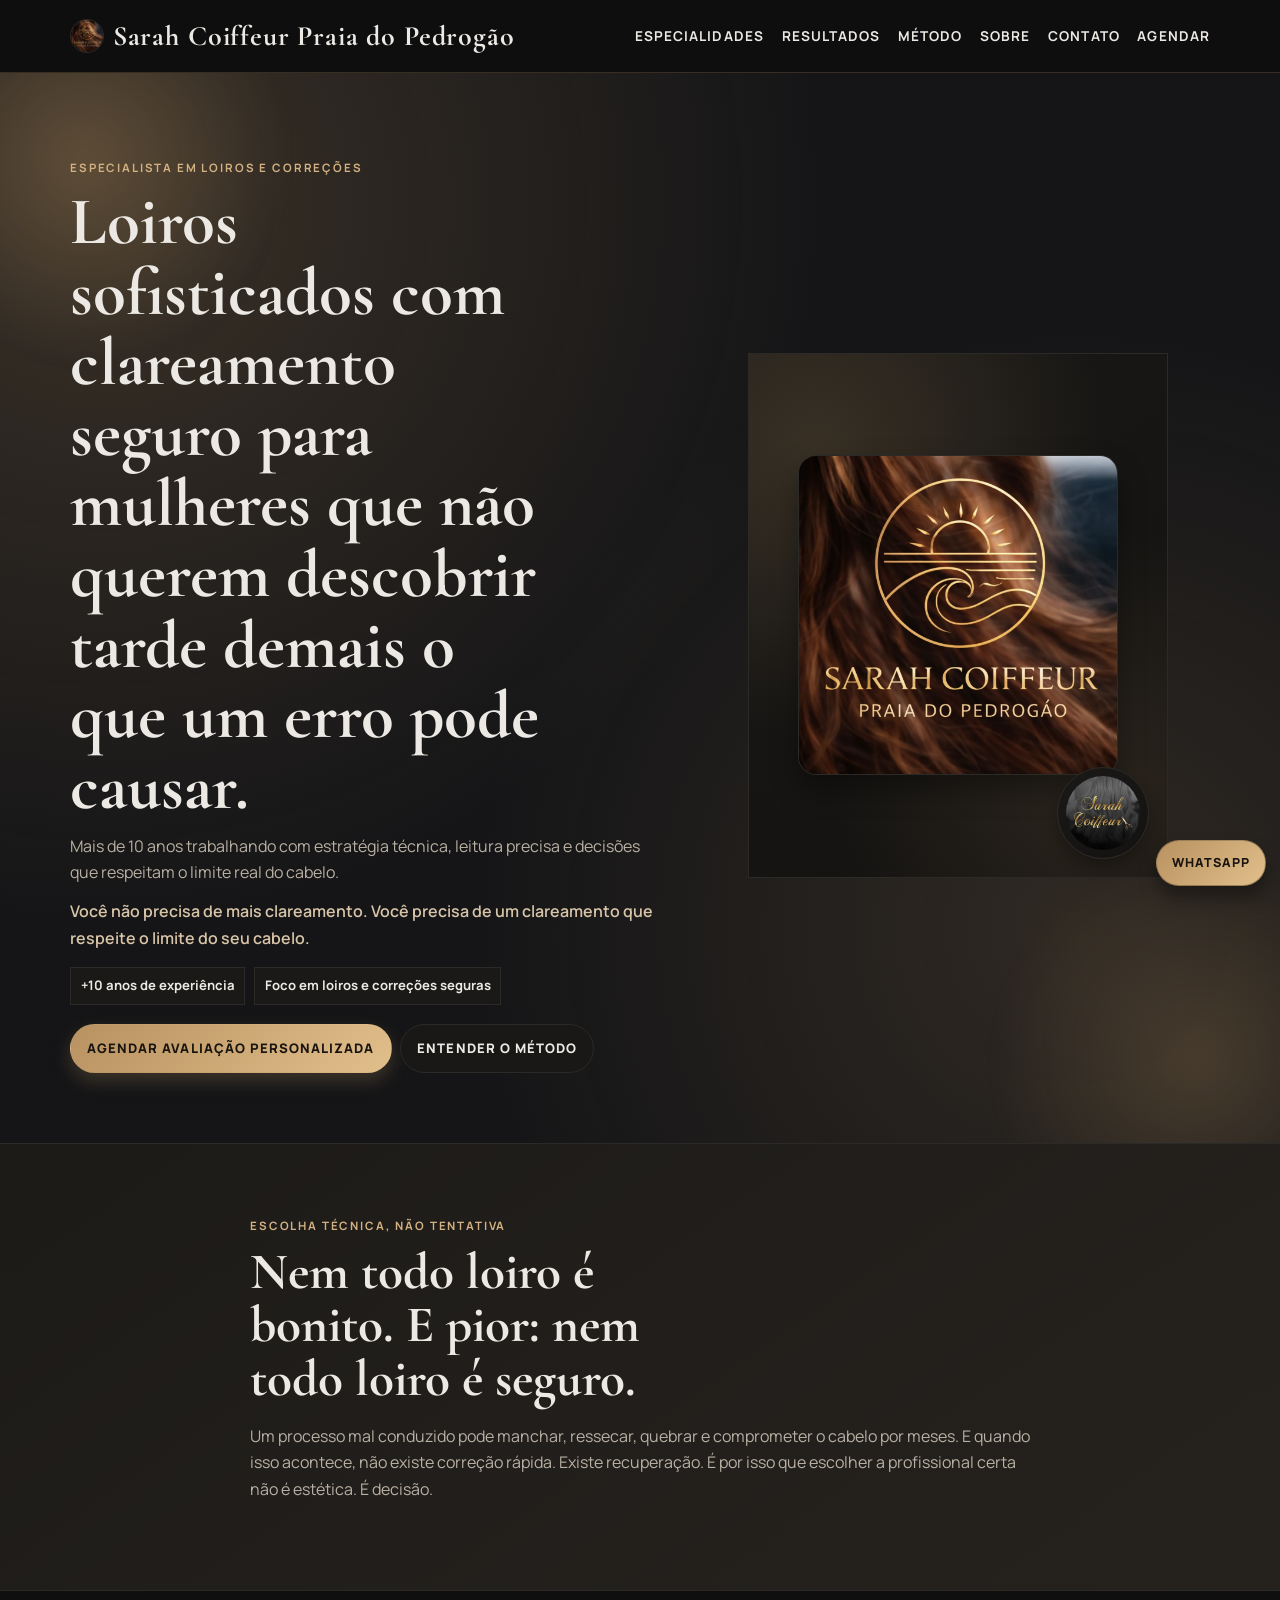
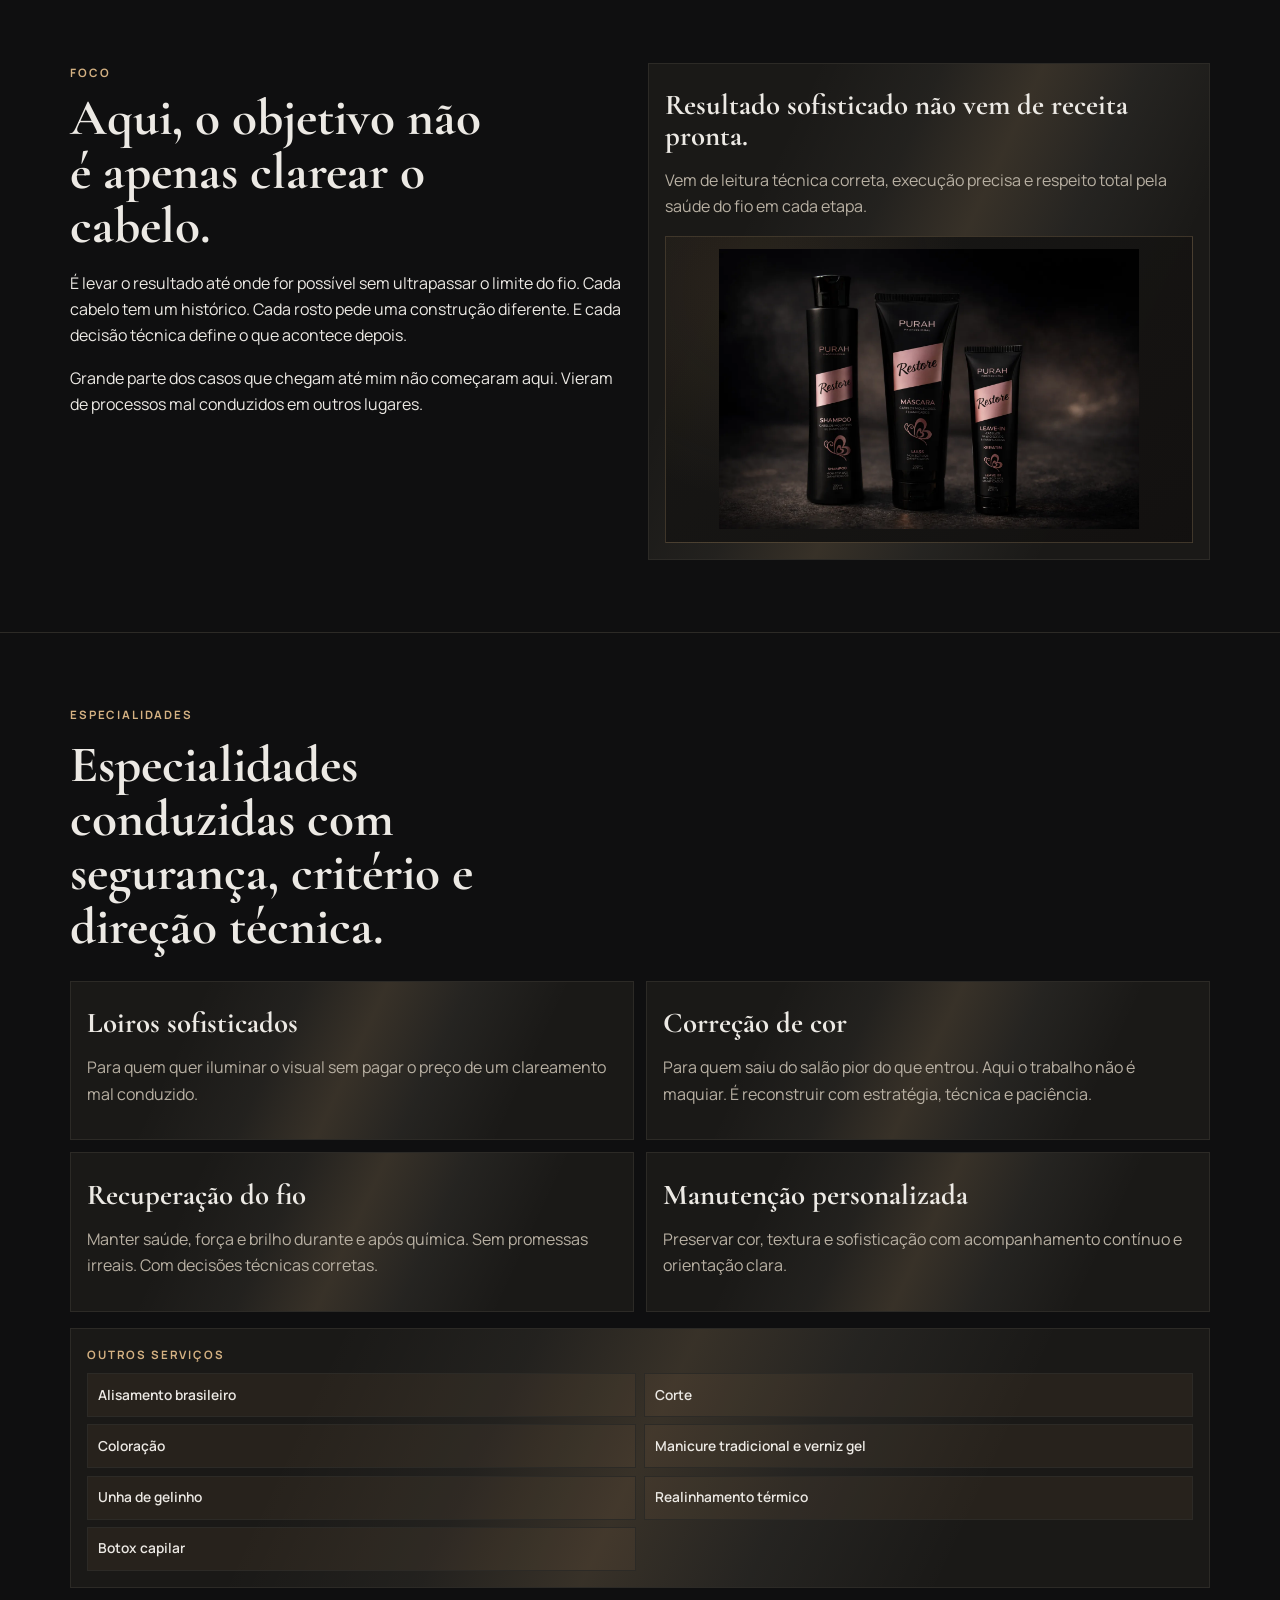
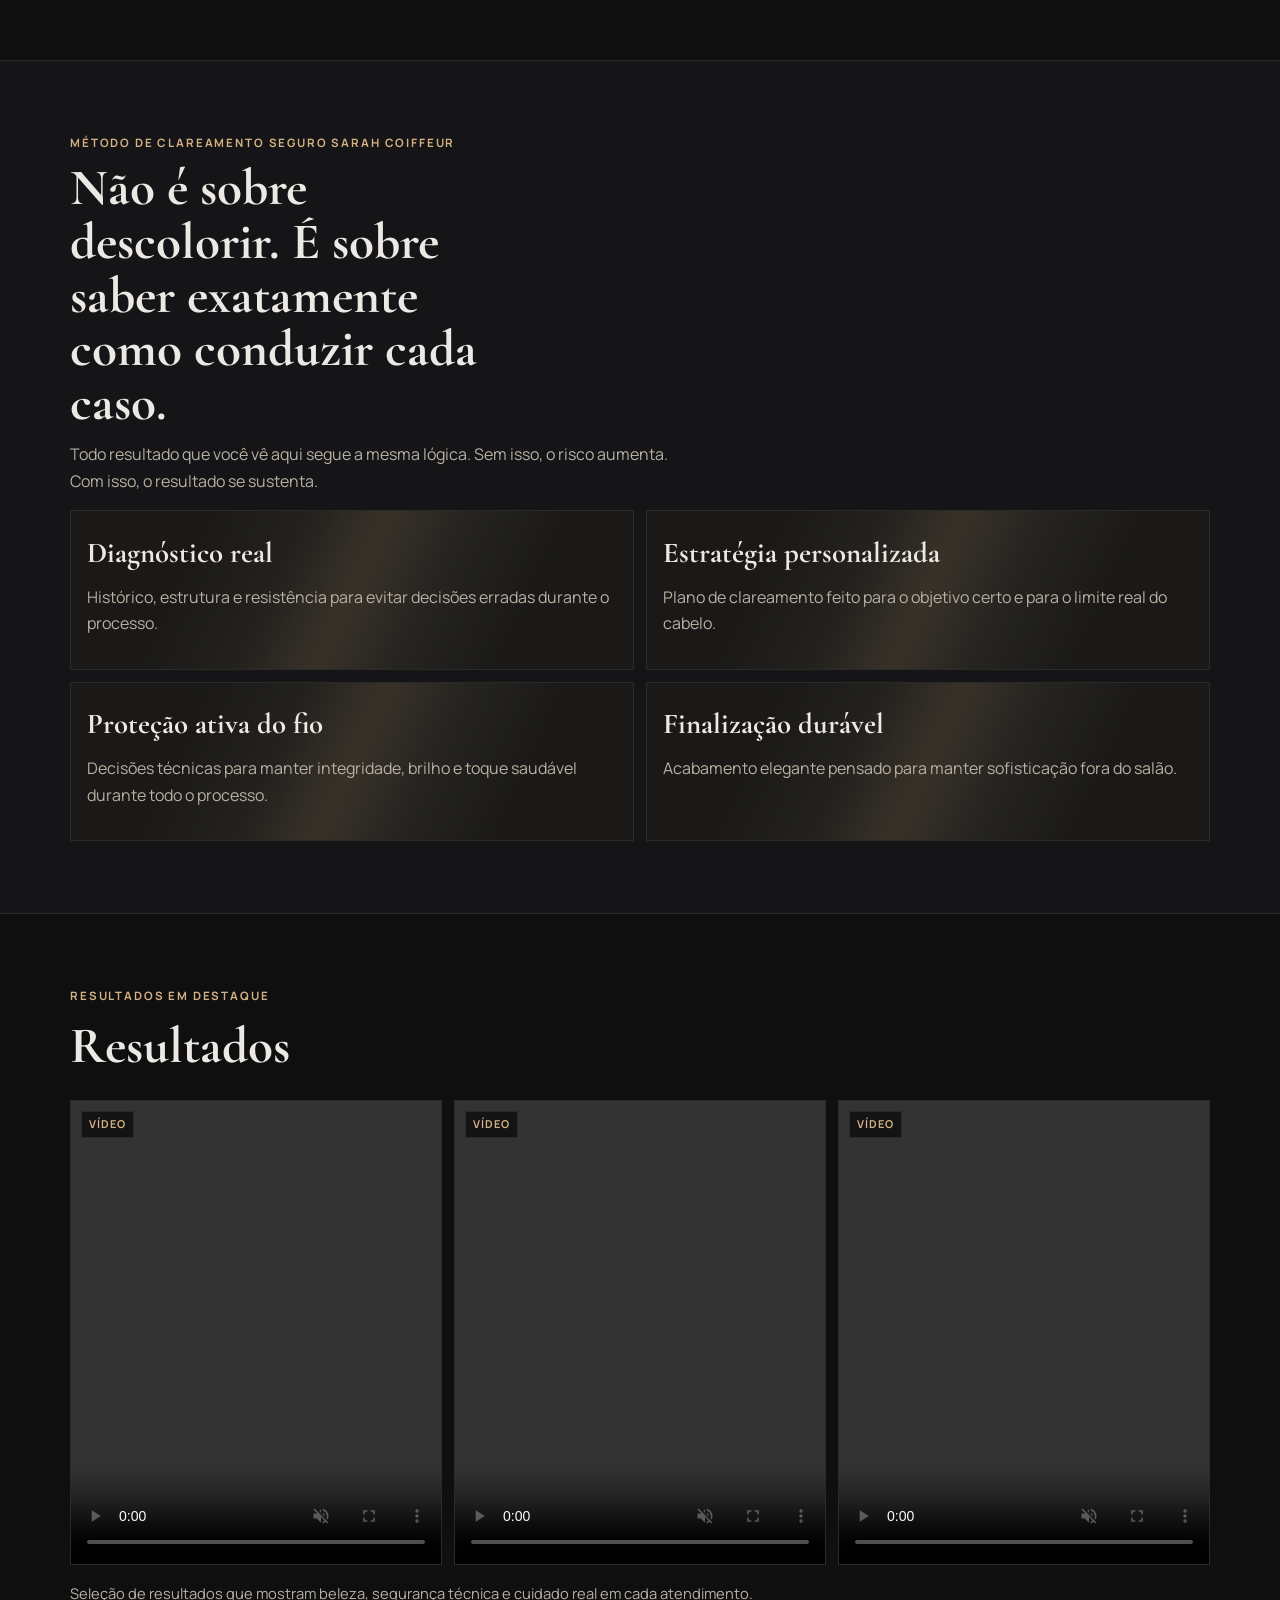
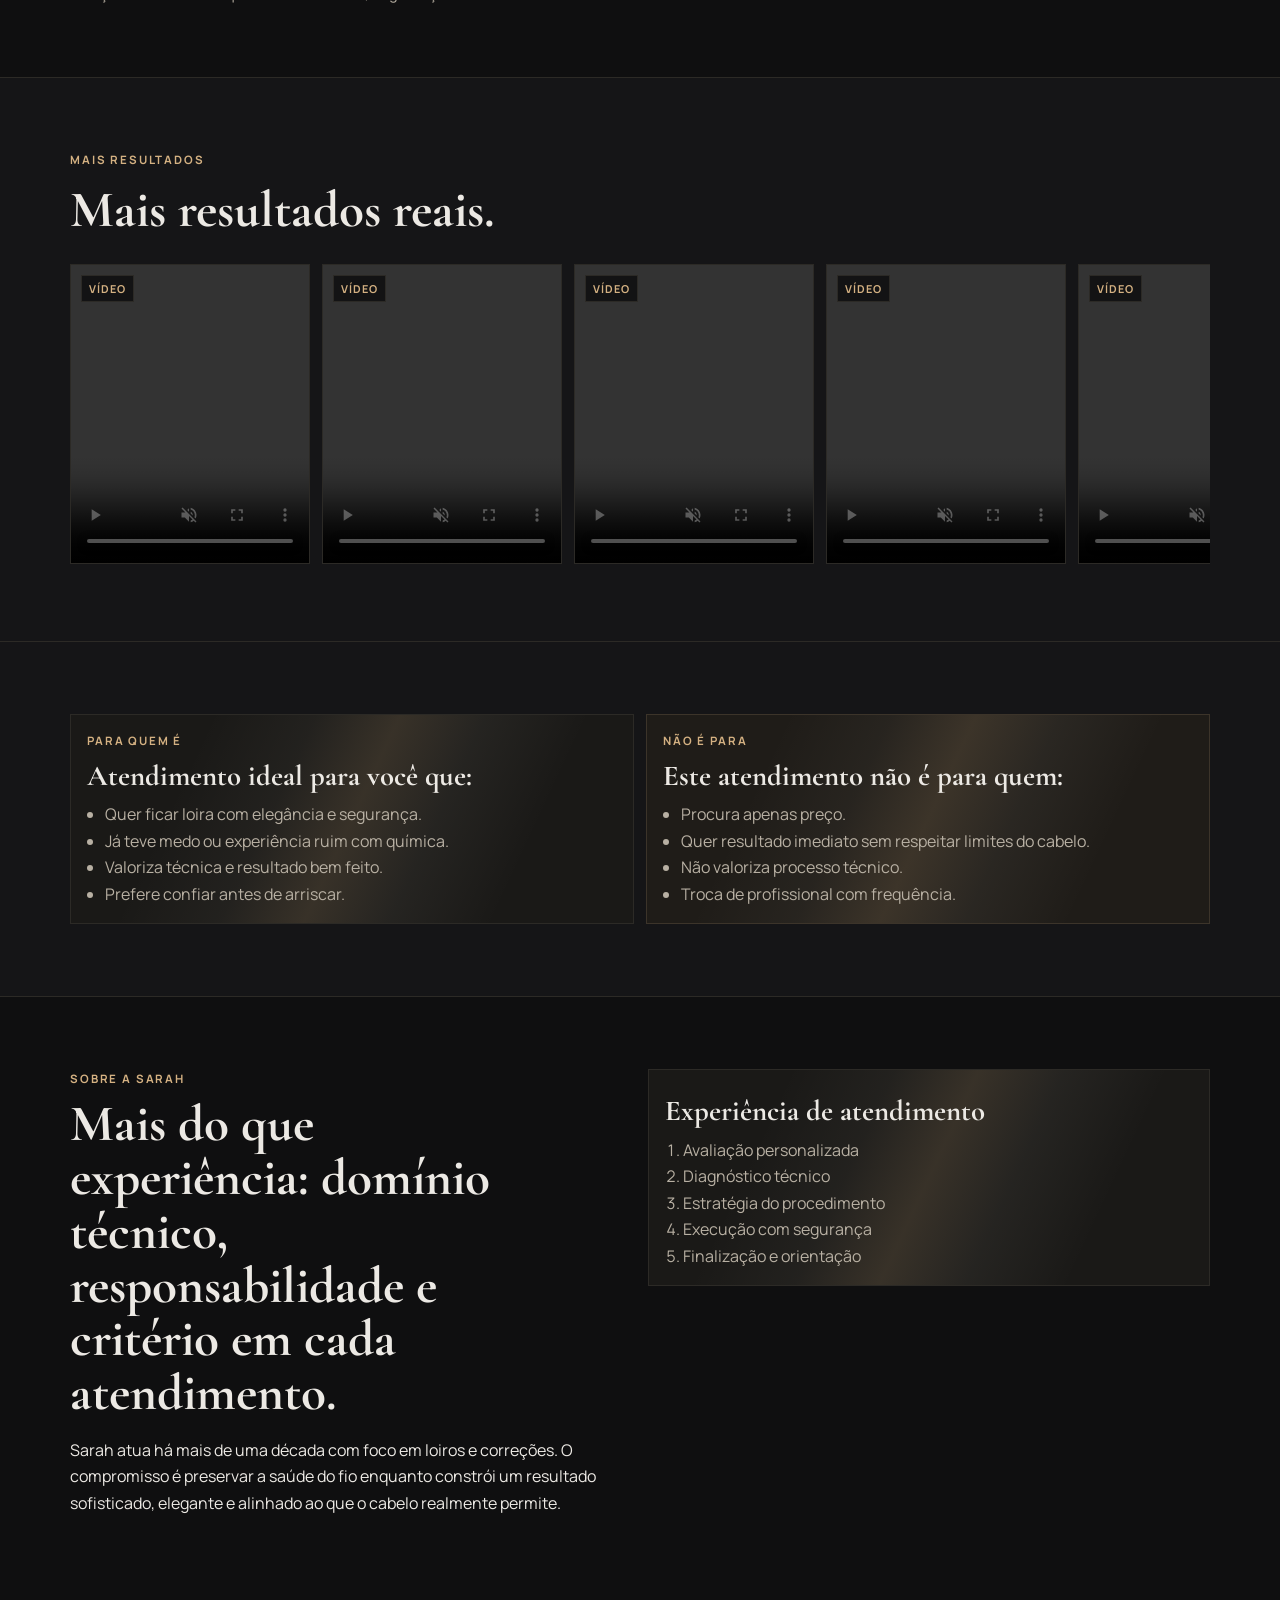
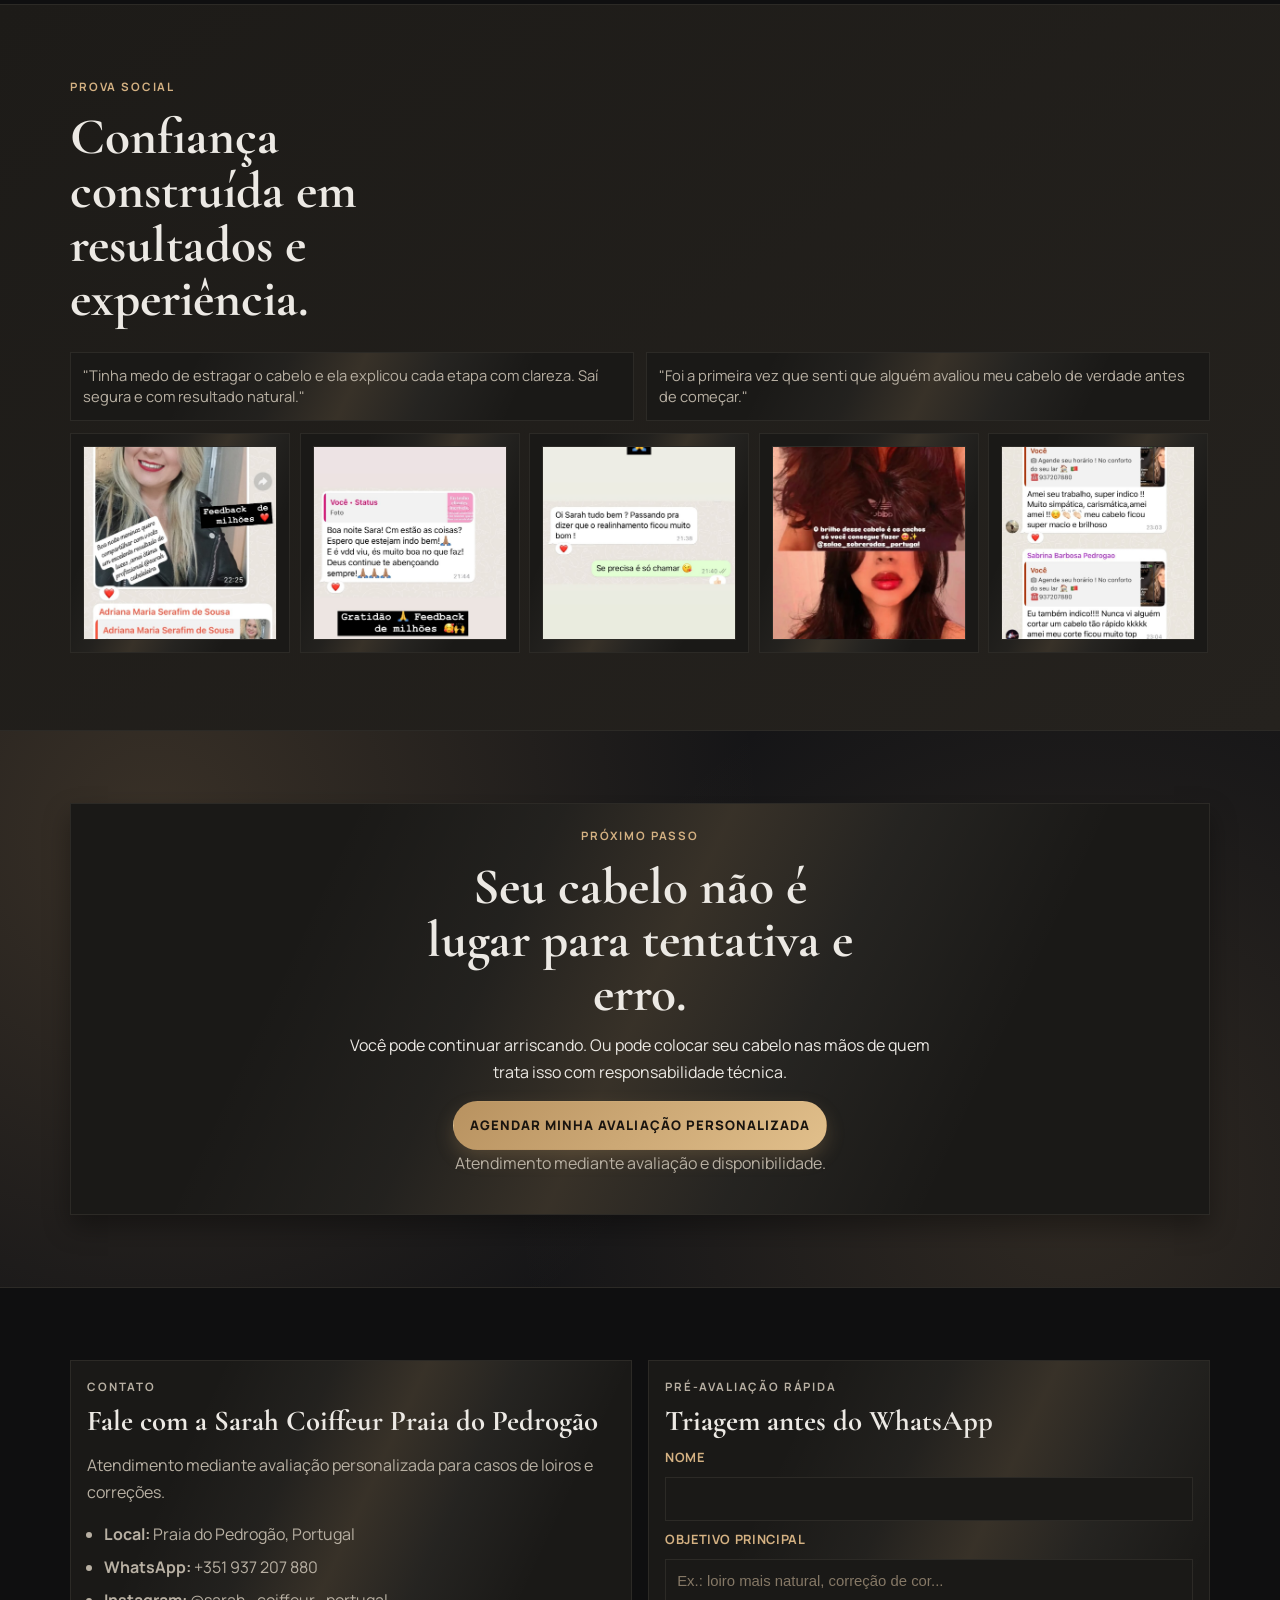
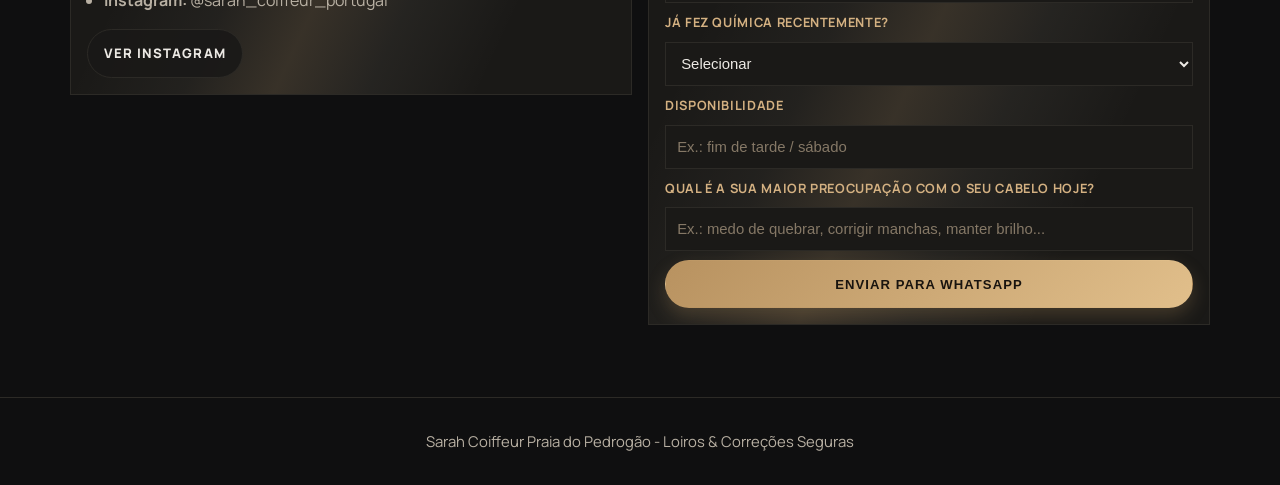
==== commit 3a23bc4b: "Update featured product image" ====
--- a/index.html
+++ b/index.html
@@ -113,7 +113,7 @@
               Vem de leitura técnica correta, execução precisa e respeito total pela saúde do fio em cada etapa.
             </p>
             <figure class="product-figure">
-              <img src="assets/products/produto.webp" alt="Produto premium Sarah Coiffeur" loading="lazy" />
+              <img src="assets/products/produto-2.webp" alt="Produto premium Sarah Coiffeur" loading="lazy" />
             </figure>
           </article>
         </div>
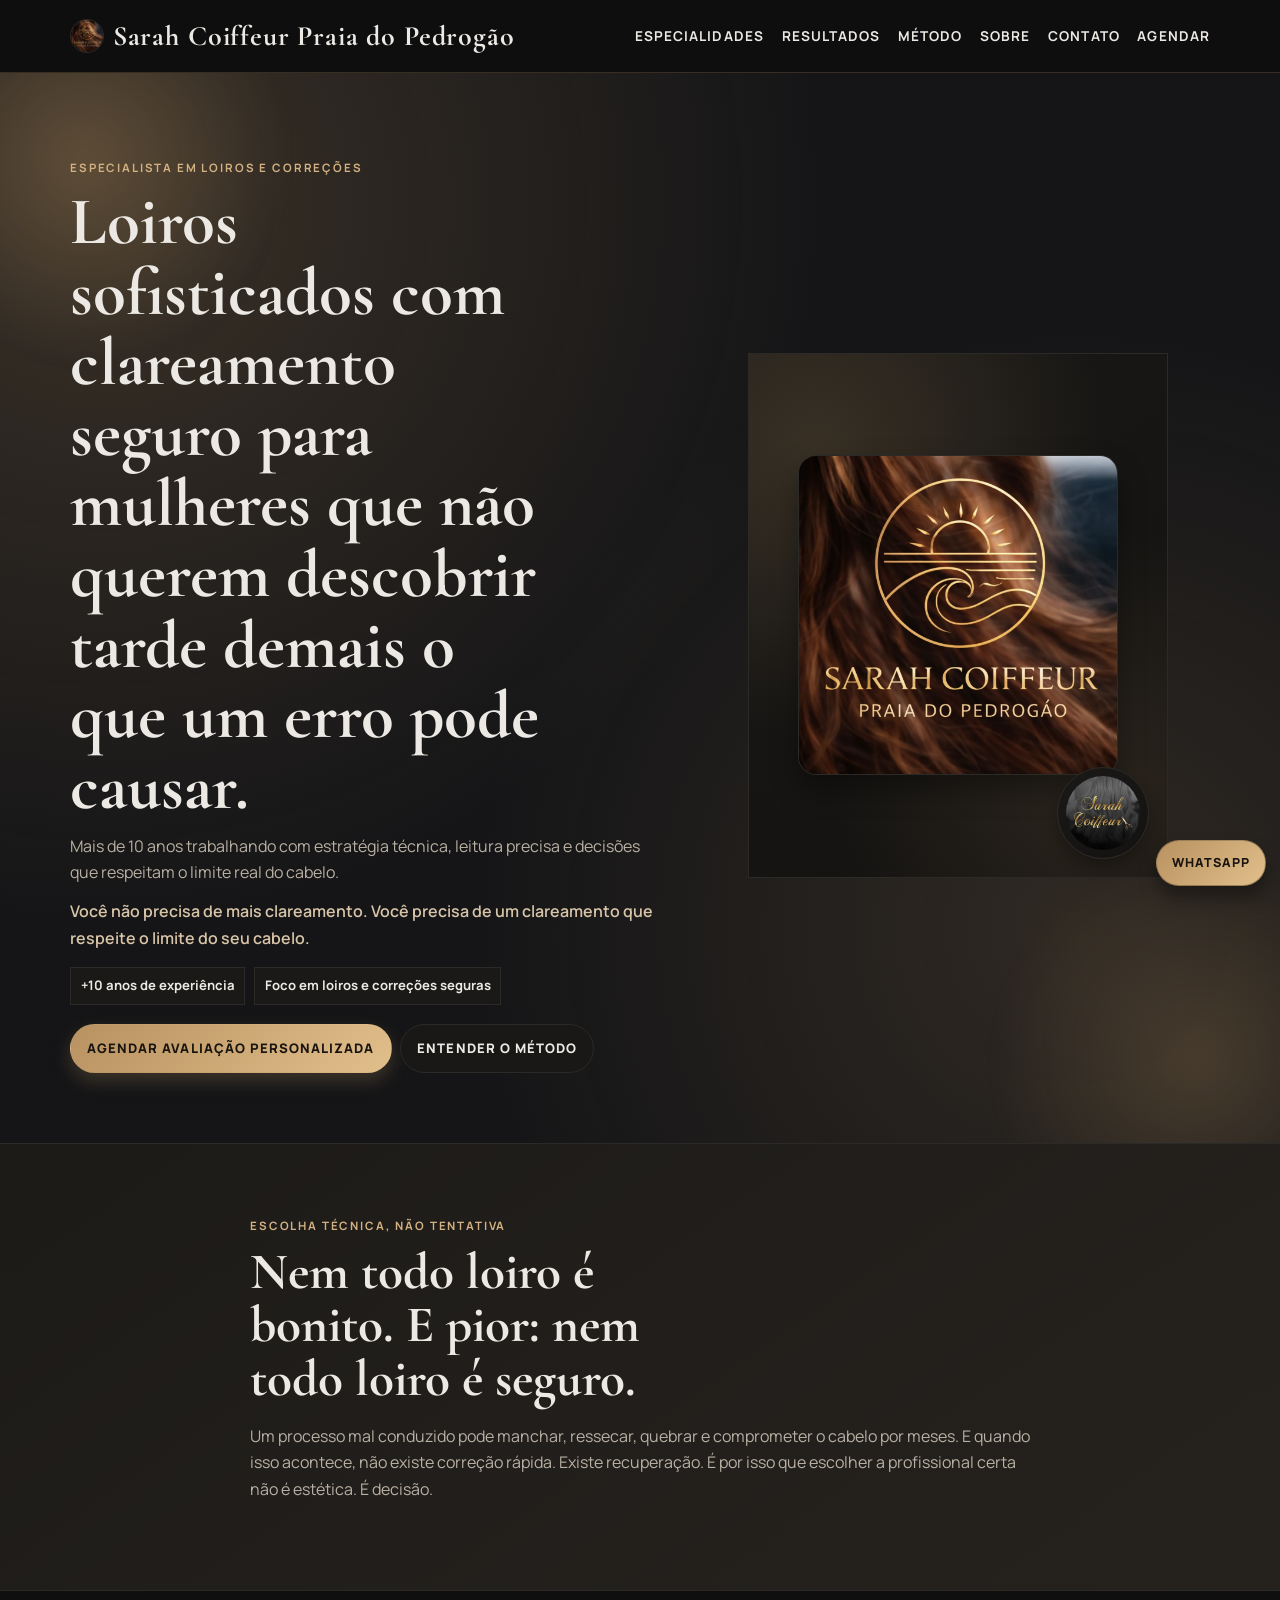
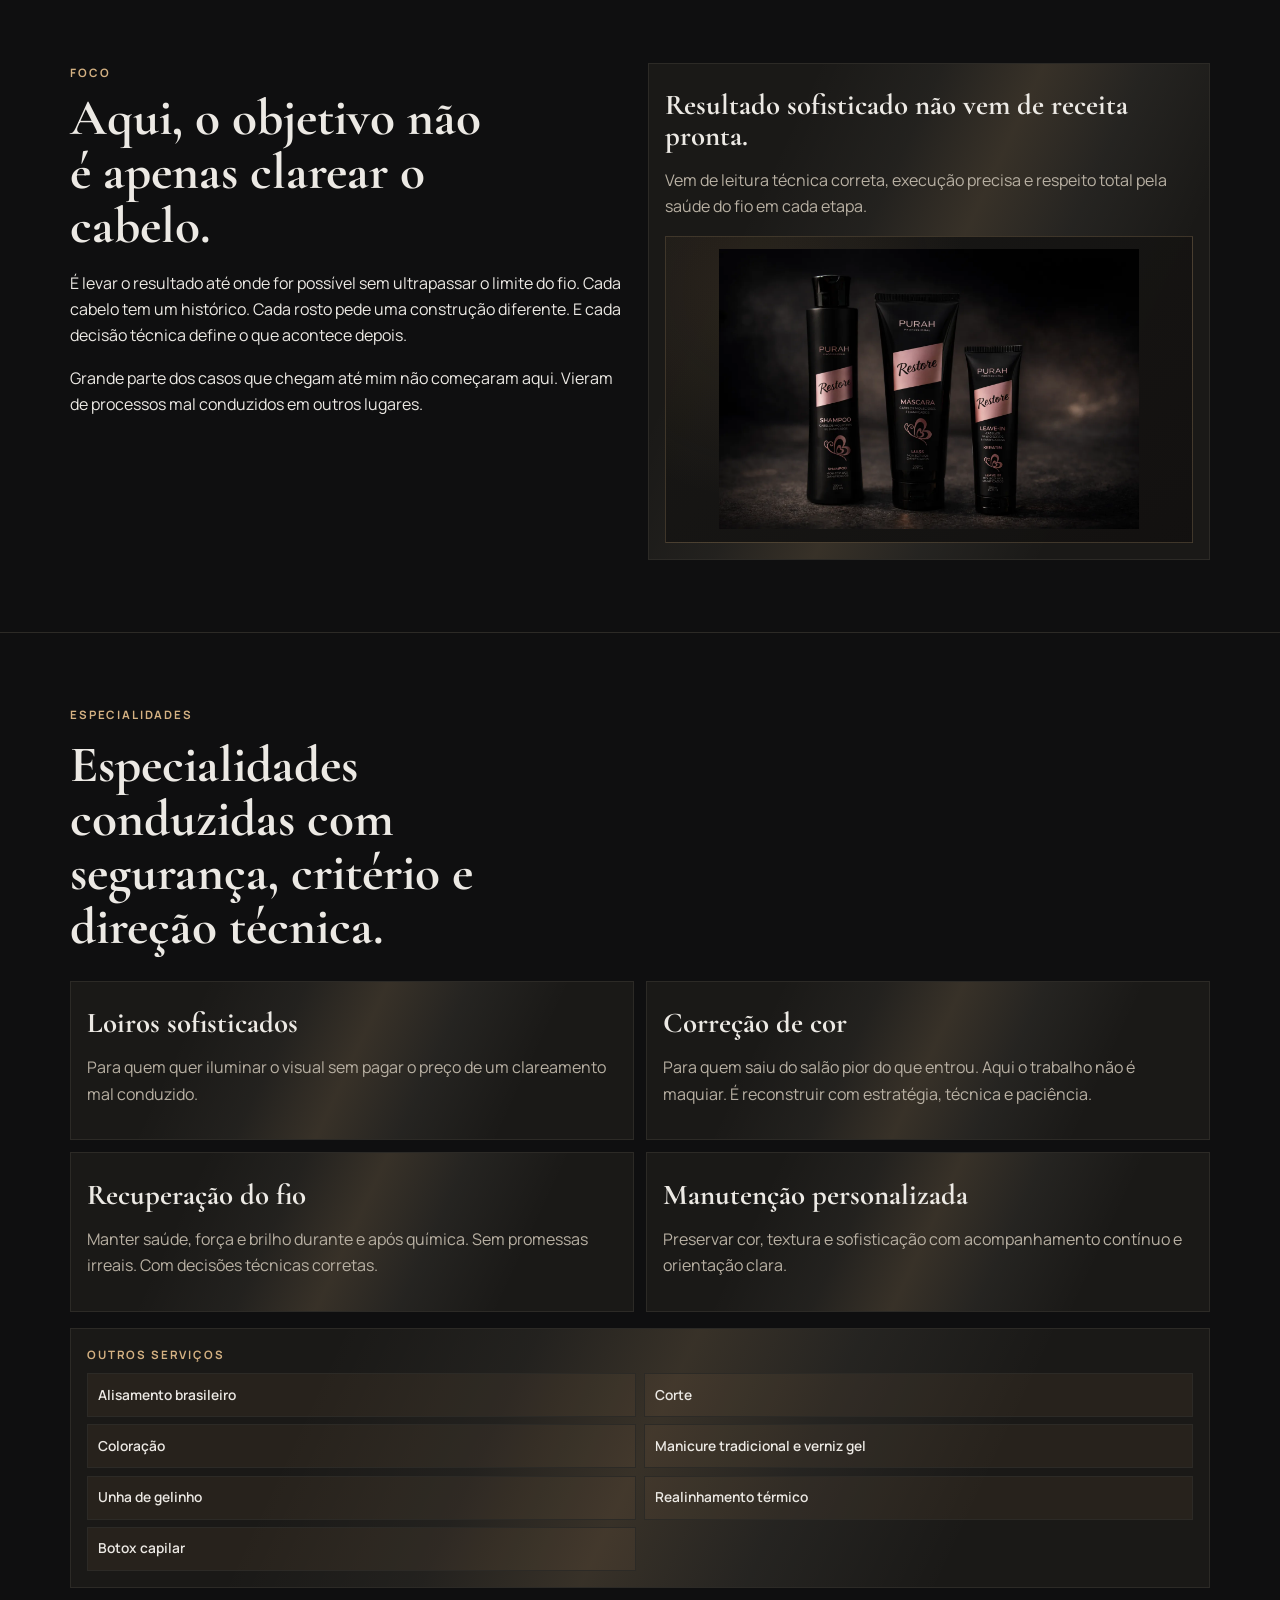
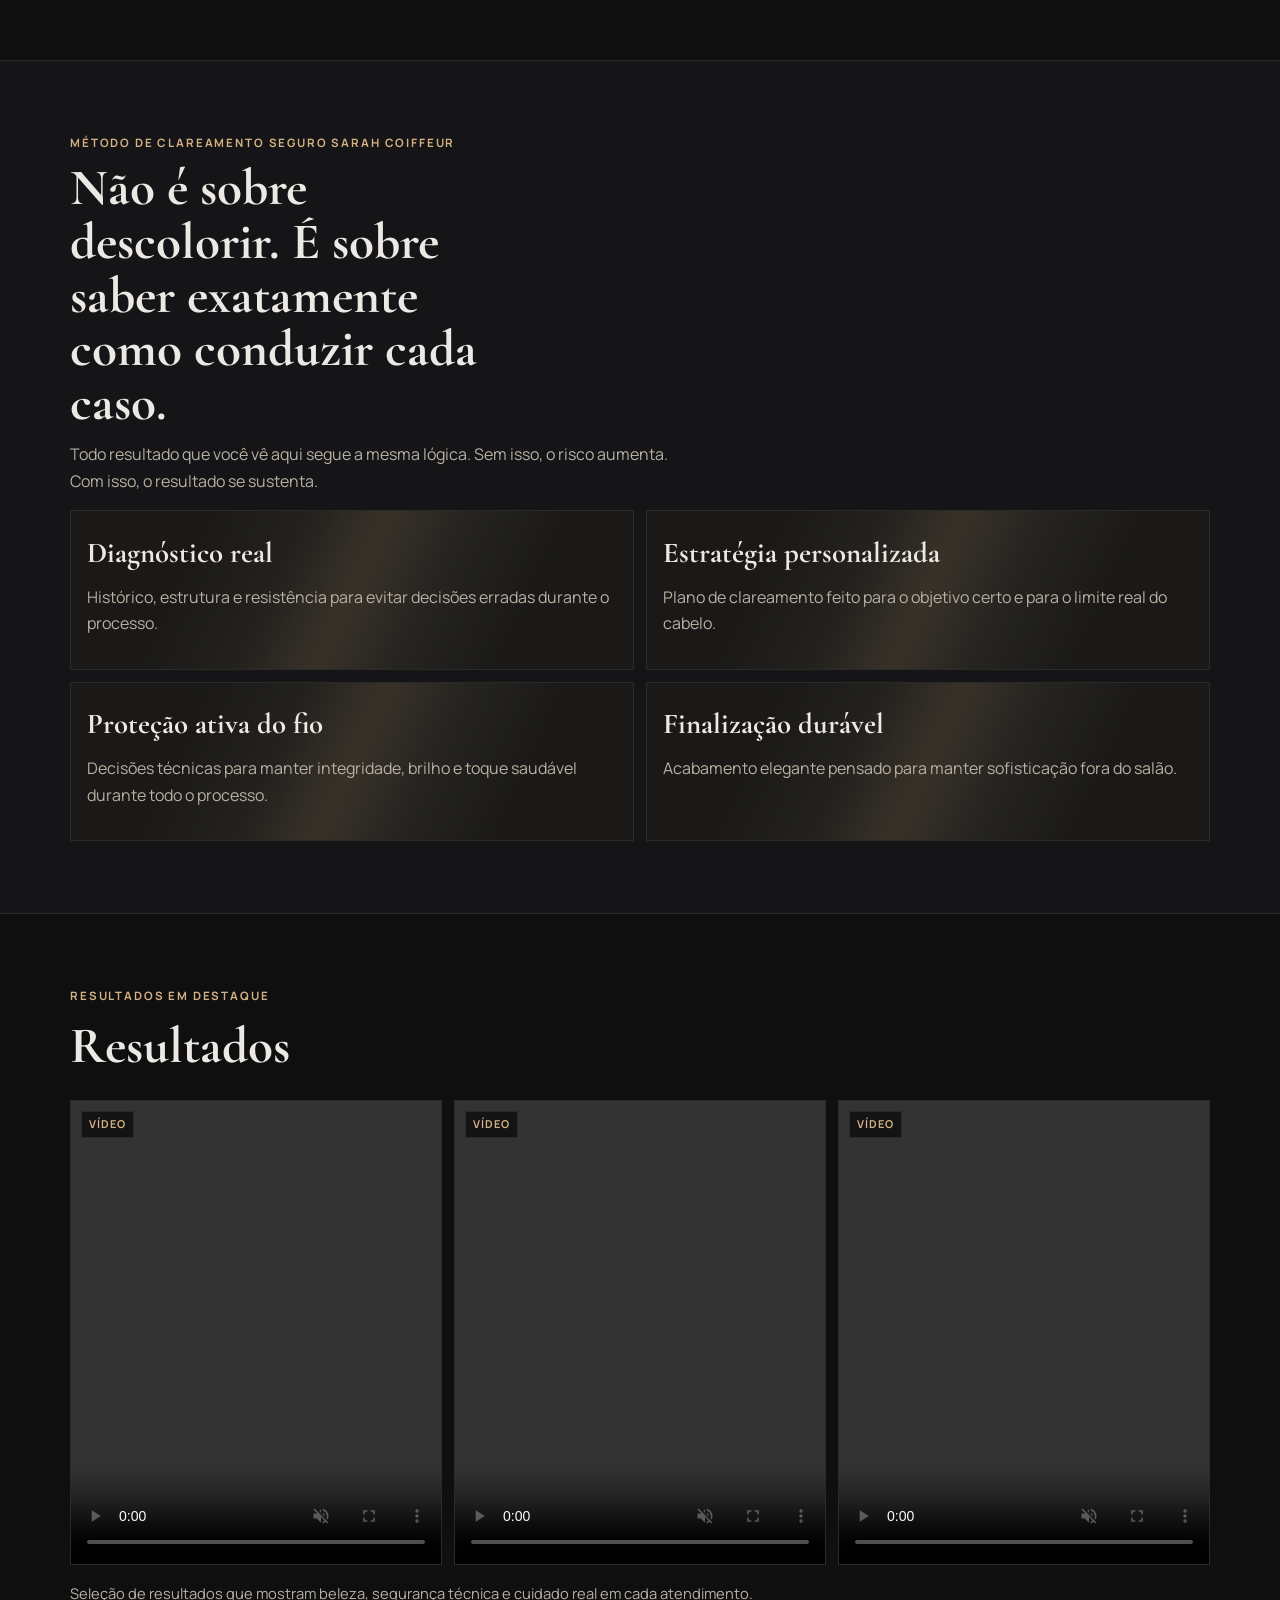
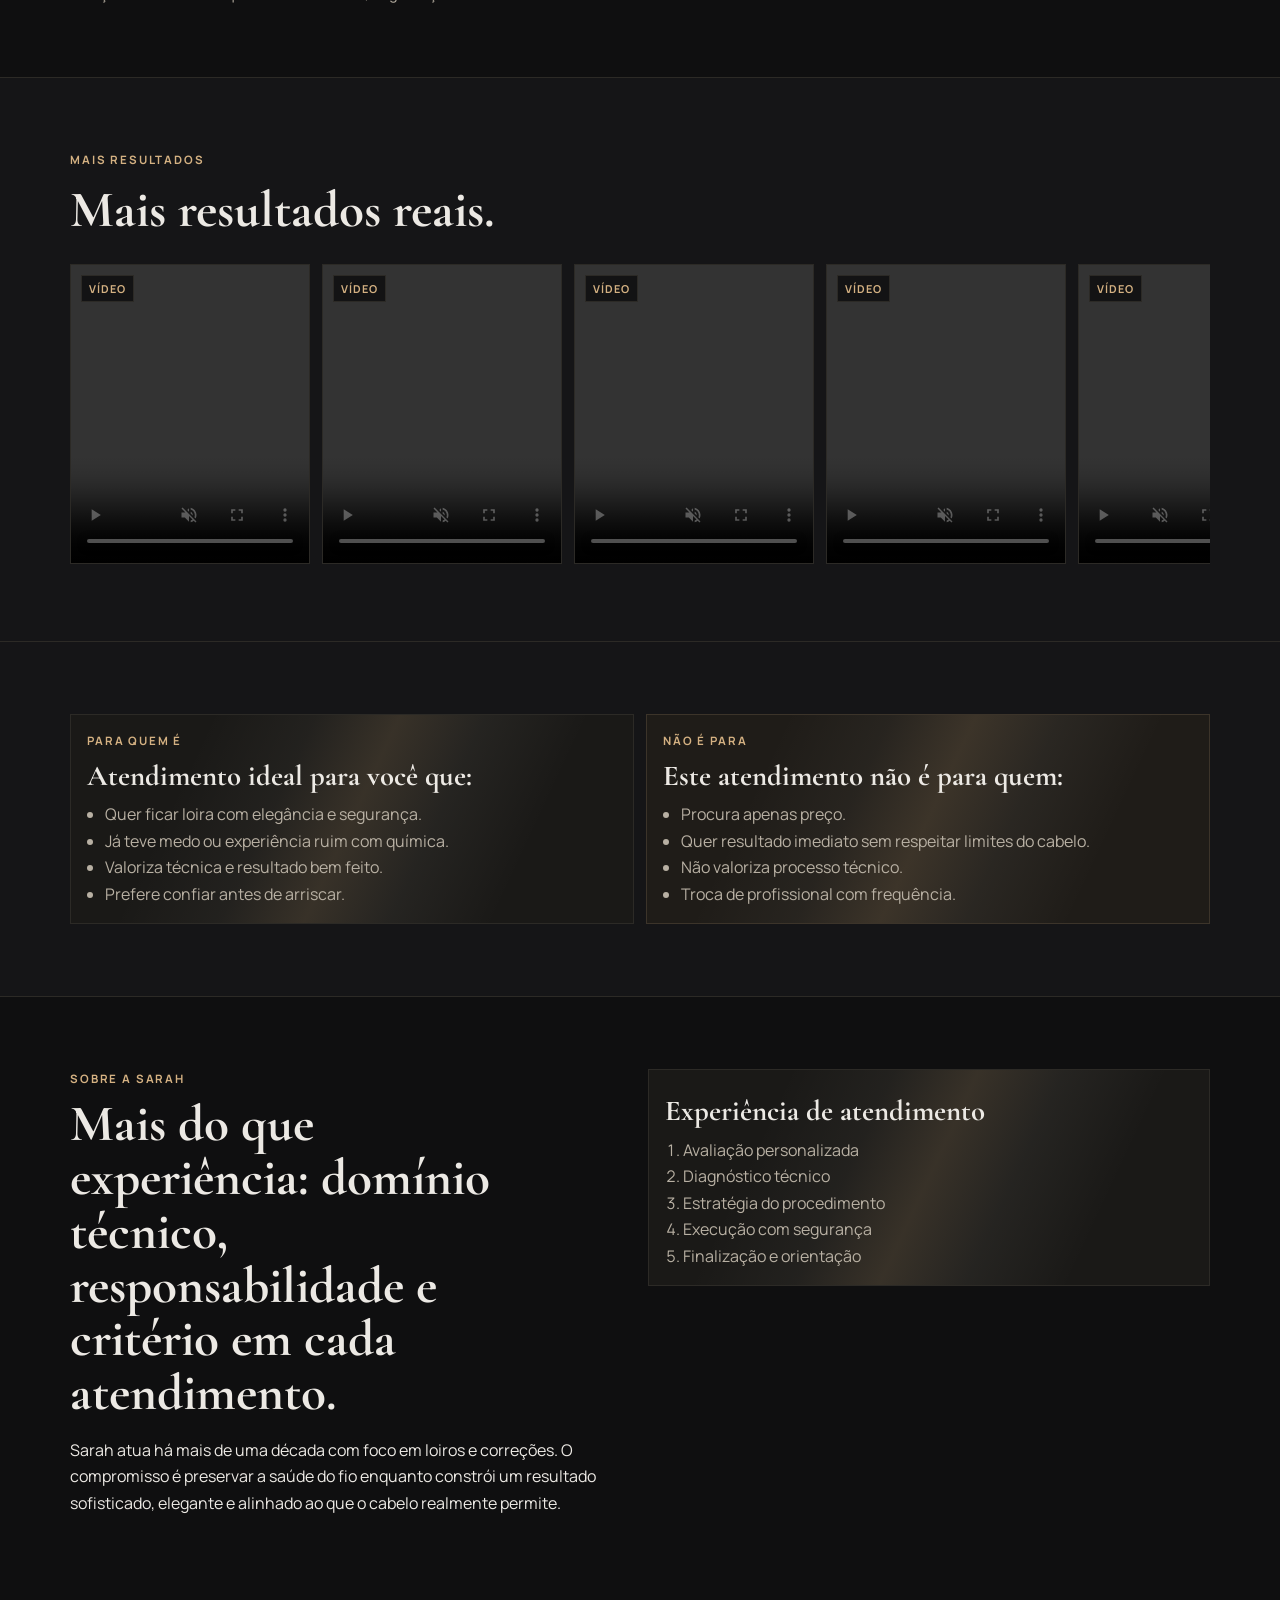
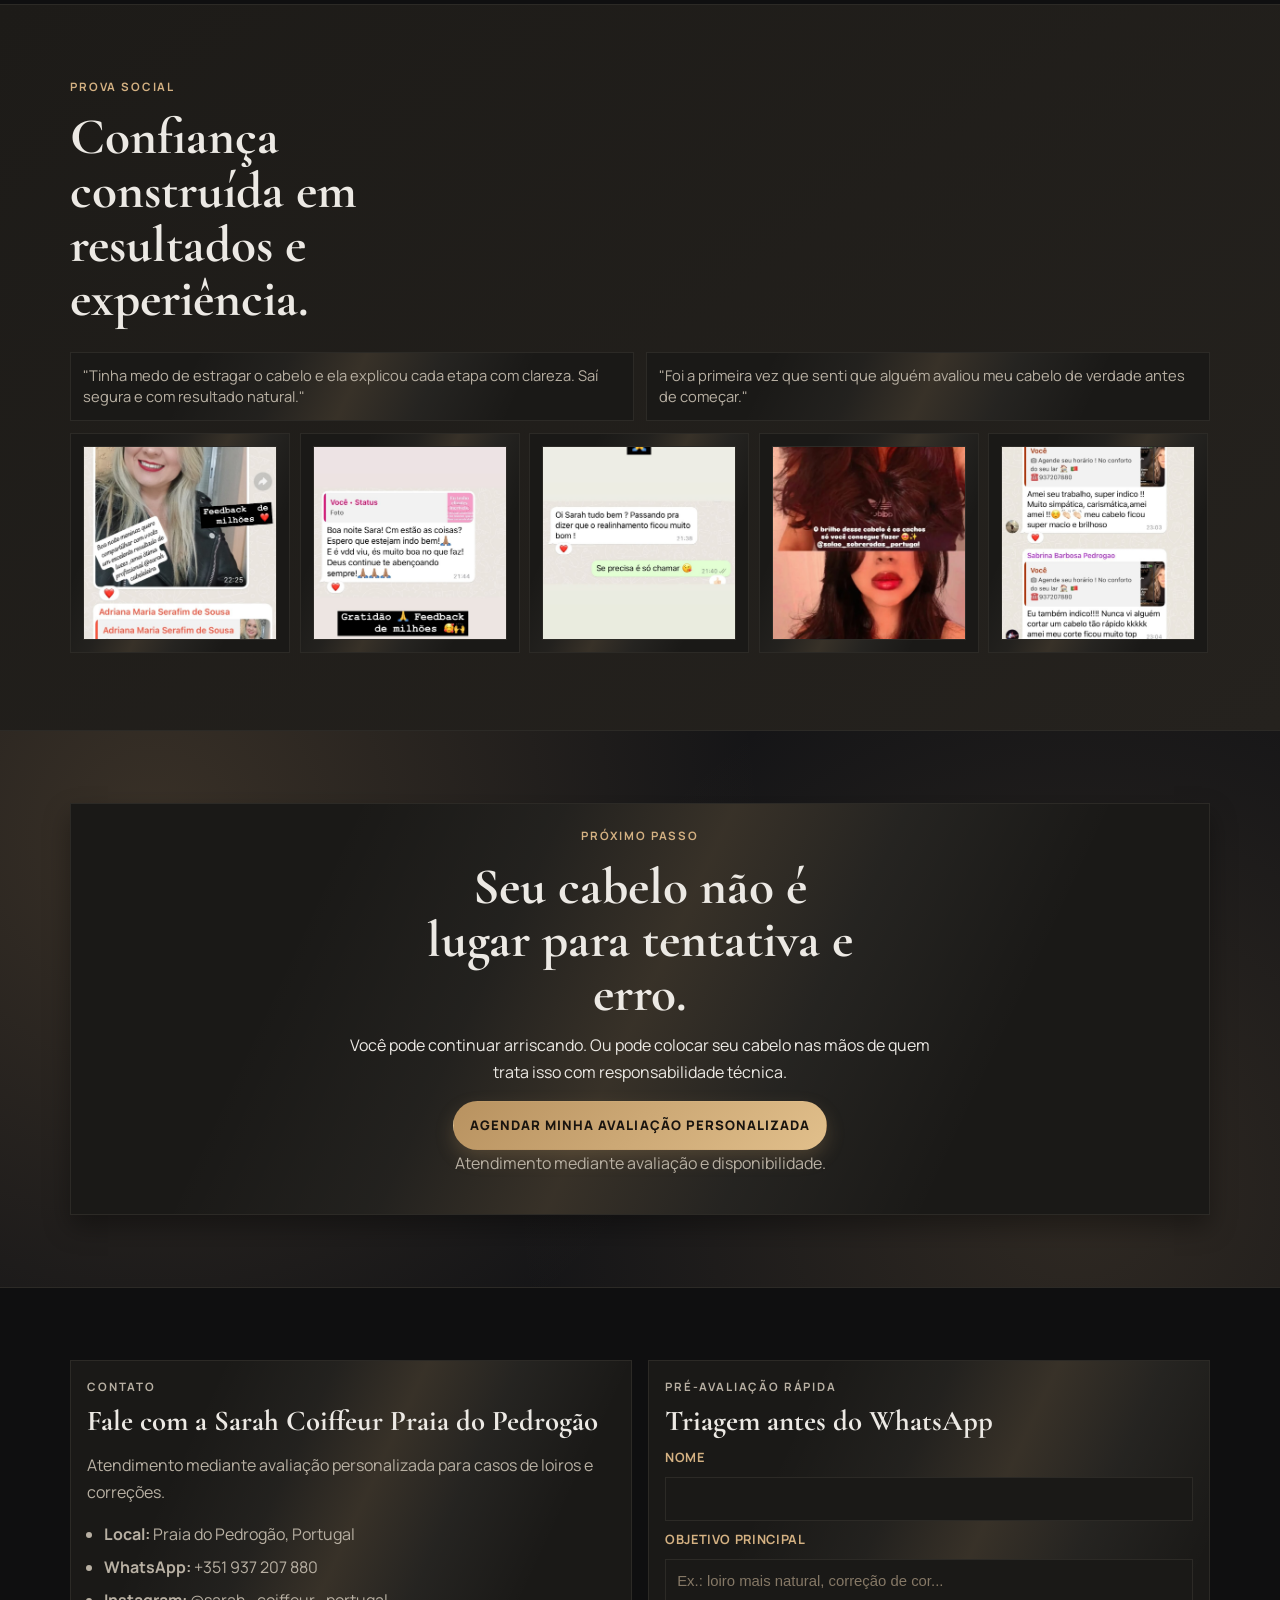
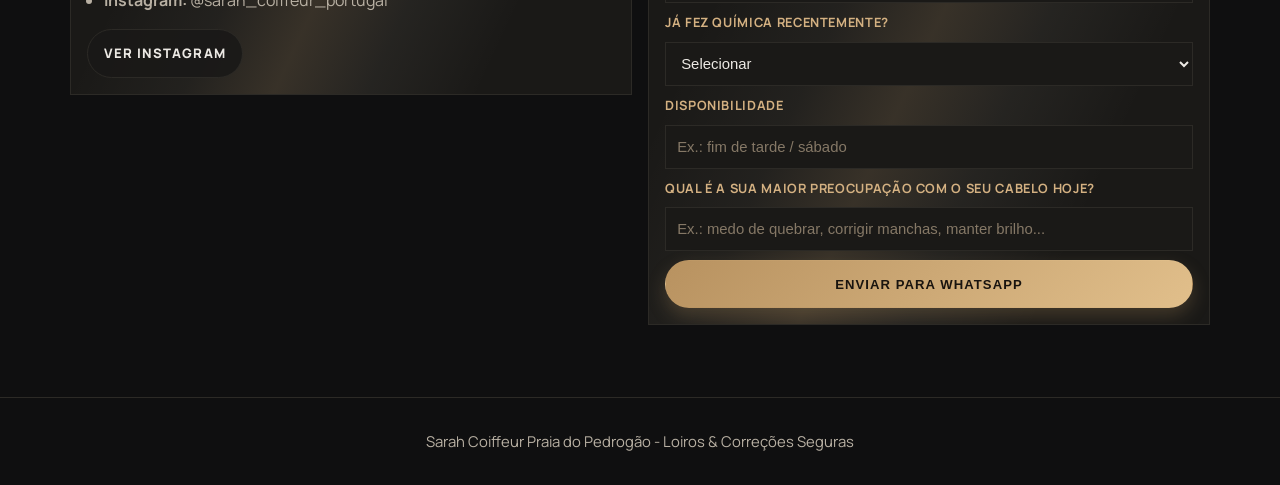
==== commit 8de1dc4f: "Remove installable app metadata" ====
--- a/index.html
+++ b/index.html
@@ -13,9 +13,6 @@
       content="Sarah Coiffeur Praia do Pedrogão, loiros sofisticados, correção de cor, especialista em loiros Portugal"
     />
     <meta name="theme-color" content="#0f0f10" />
-    <meta name="apple-mobile-web-app-capable" content="yes" />
-    <meta name="apple-mobile-web-app-status-bar-style" content="black-translucent" />
-    <meta name="apple-mobile-web-app-title" content="Sarah Coiffeur" />
     <link rel="preconnect" href="https://fonts.googleapis.com" />
     <link rel="preconnect" href="https://fonts.gstatic.com" crossorigin />
     <link
@@ -24,8 +21,6 @@
     />
     <link rel="icon" type="image/png" sizes="192x192" href="assets/icon-192.png" />
     <link rel="icon" type="image/png" sizes="512x512" href="assets/icon-512.png" />
-    <link rel="apple-touch-icon" sizes="180x180" href="assets/apple-touch-icon.png" />
-    <link rel="manifest" href="manifest.webmanifest" />
     <link rel="stylesheet" href="styles.css?v=20260405-6" />
   </head>
   <body>
